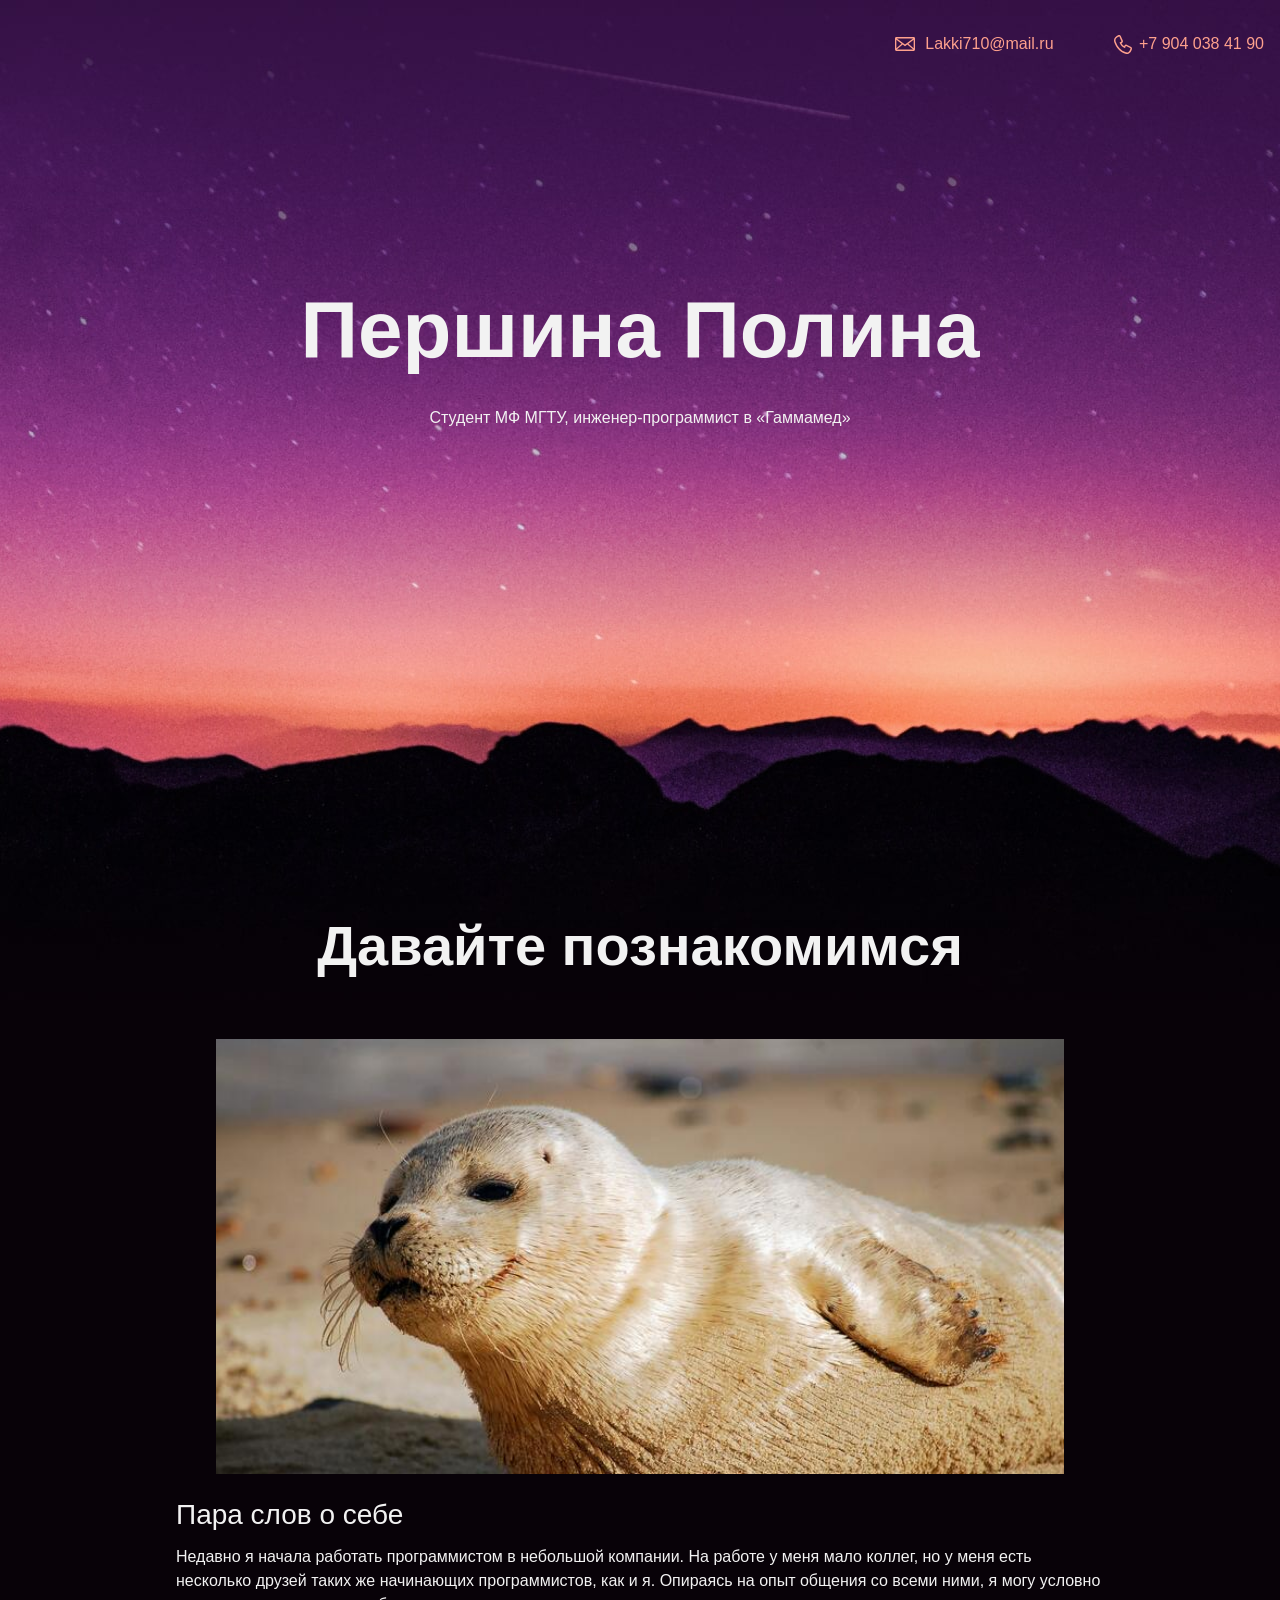
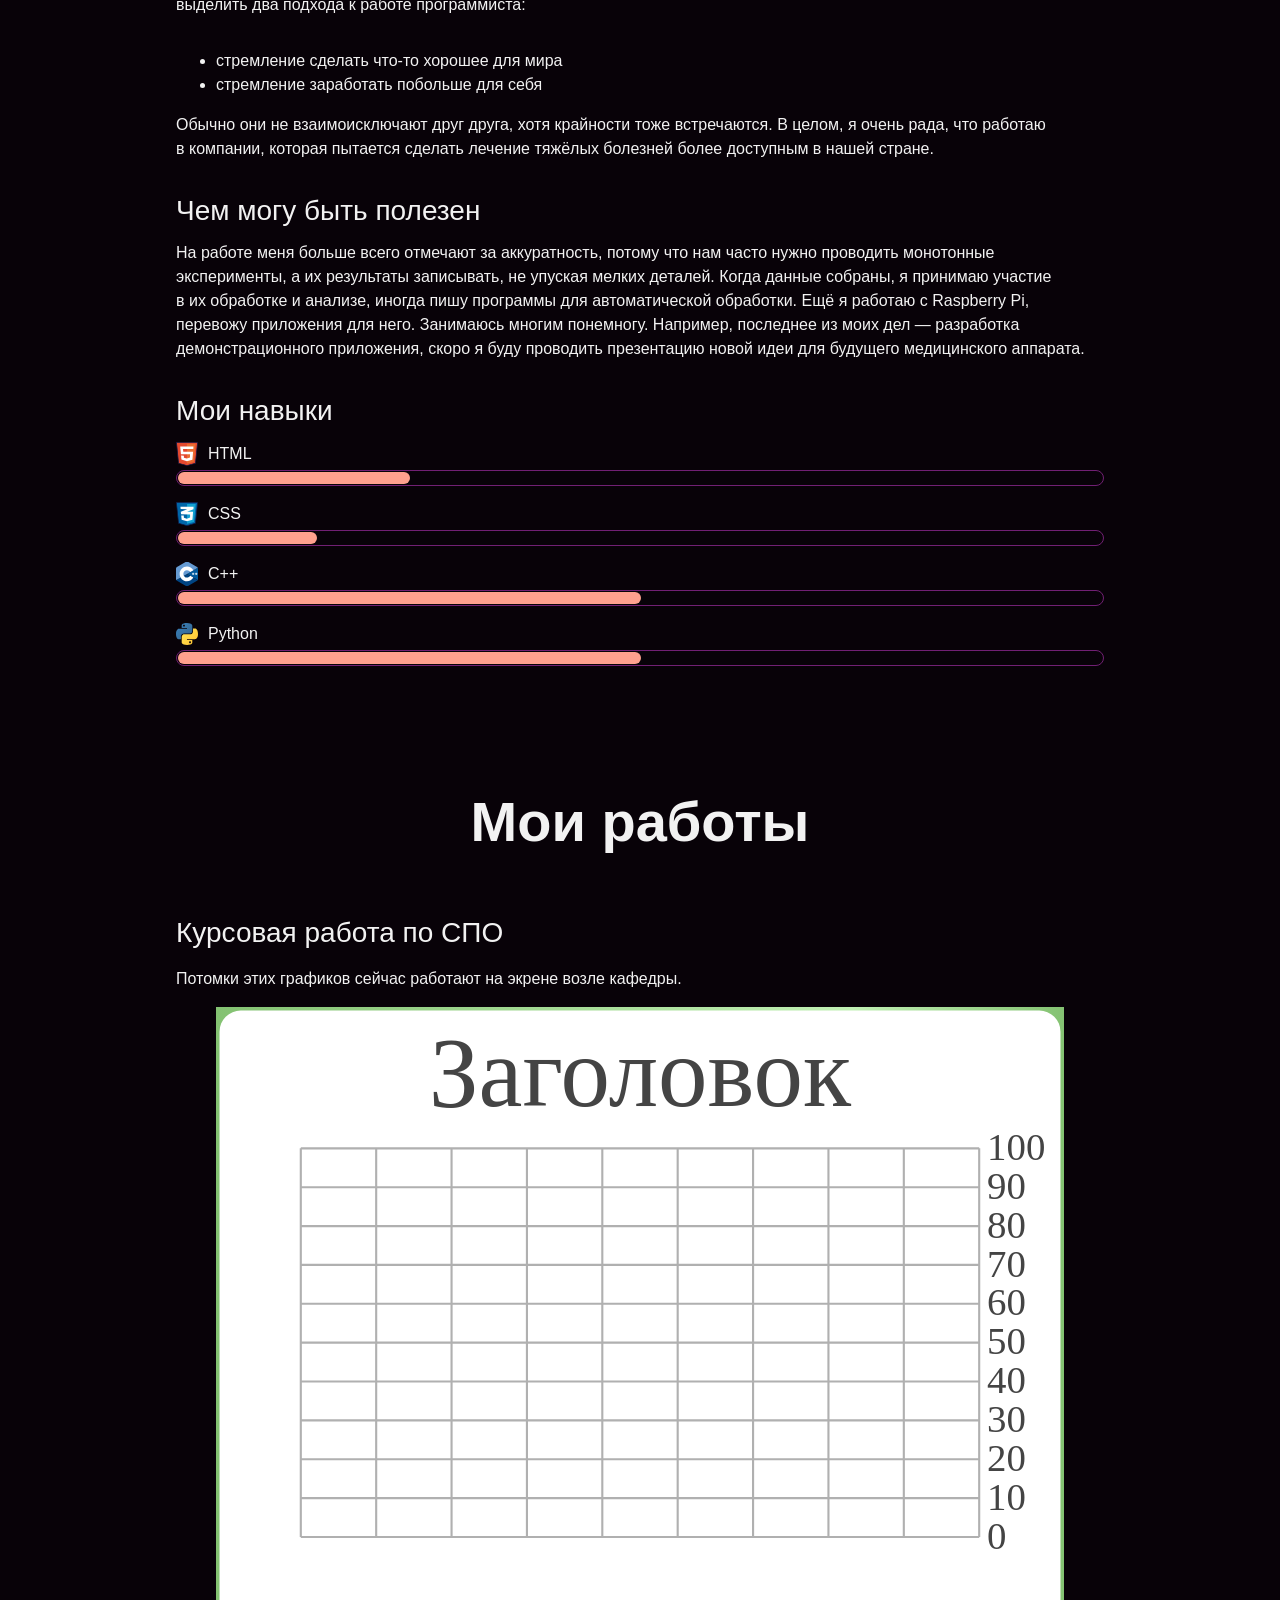
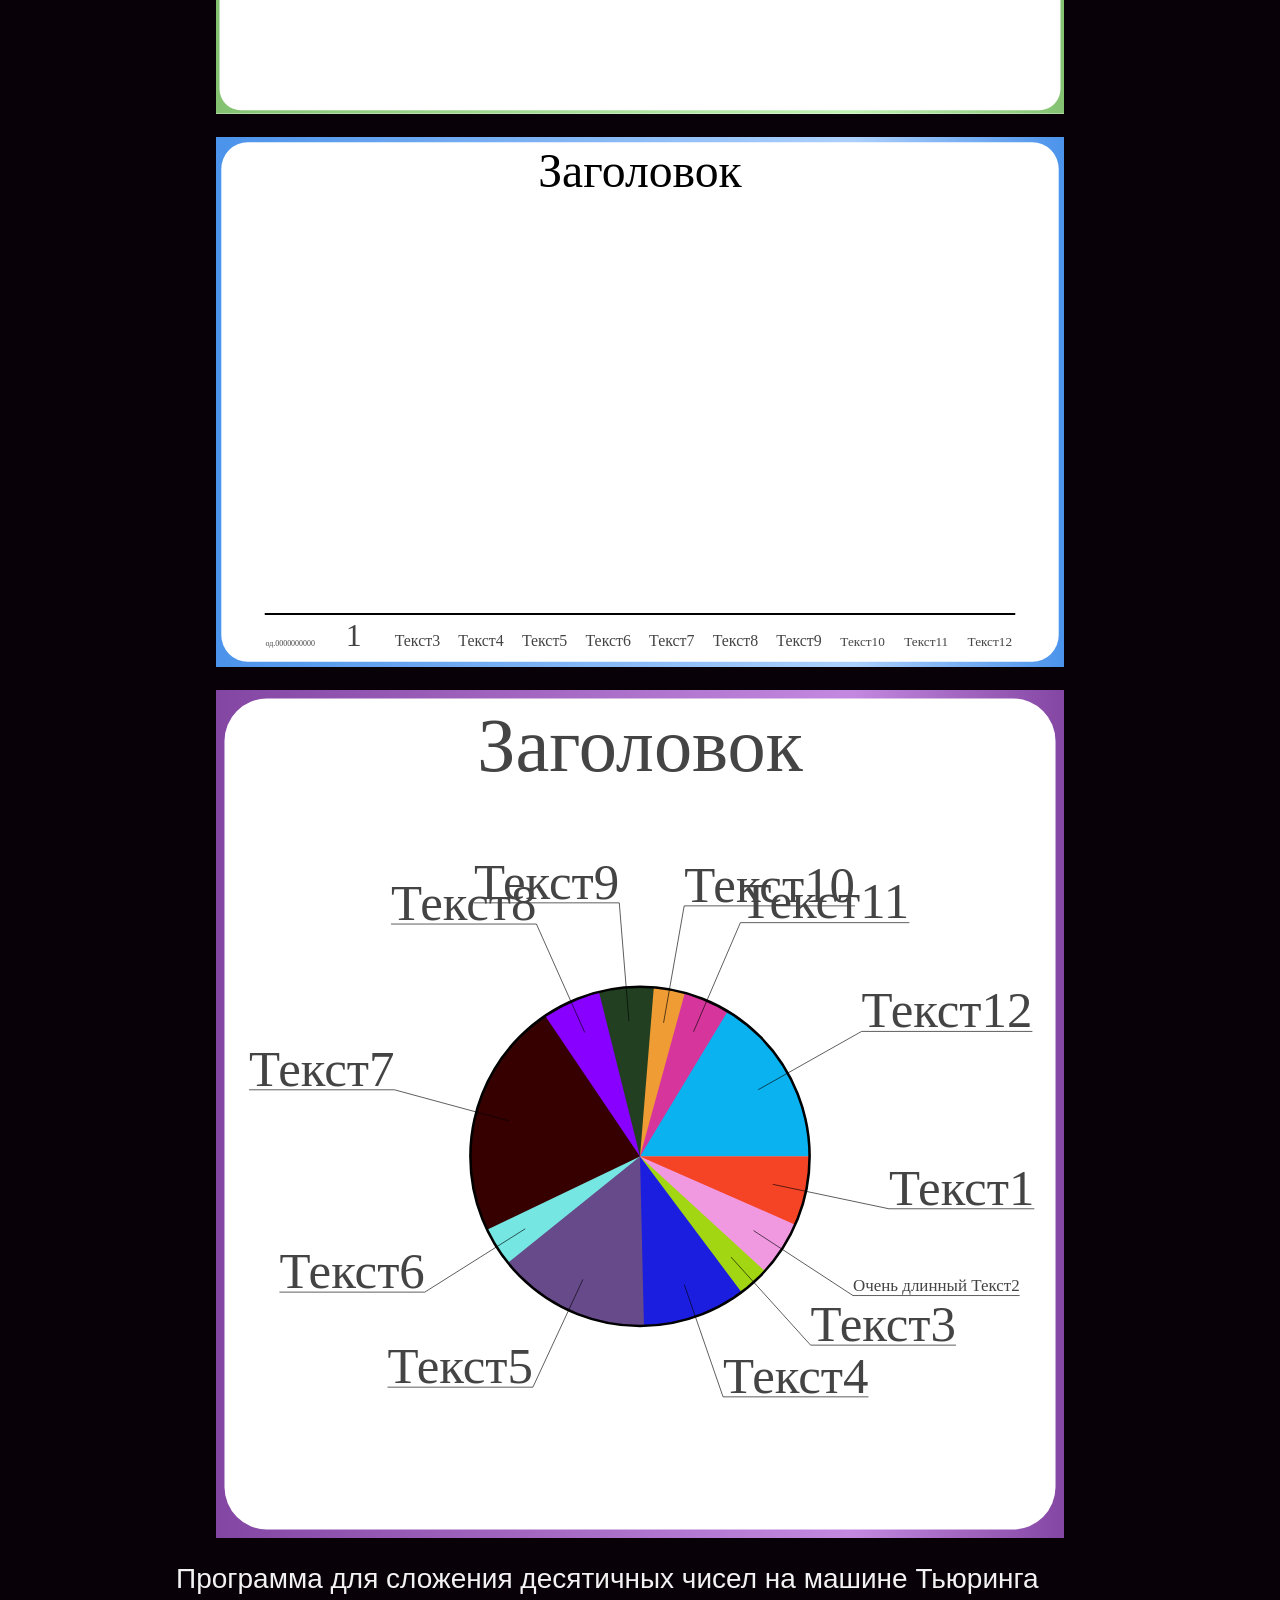
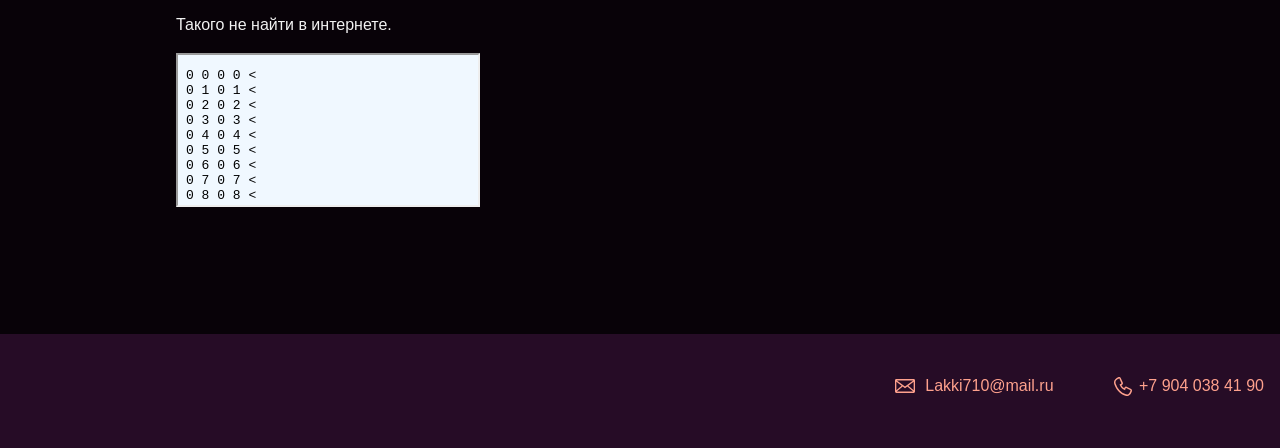
==== index.html @ e8c87fcf "add projects" ====
<!DOCTYPE html>
<html lang="ru">
  <head>
    <meta charset="UTF-8">
    <meta name="viewport" content="width=device-width, initial-scale=1.0">
    <link rel="stylesheet" href="style.css">
    <link rel="preconnect" href="https://fonts.googleapis.com">
    <link rel="preconnect" href="https://fonts.gstatic.com" crossorigin>
    <link href="https://fonts.googleapis.com/css2?family=IBM+Plex+Serif:wght@600&display=swap" rel="stylesheet">
    <title>Портфолио студента МФ МГТУ</title>
    <script type="text/javascript" src="projects/pribor.js"></script>
  </head>

  <body>
    <header class="page-header">
      <div class="container">
        <a href="mailto:Lakki710@mail.ru" class="header-email">Lakki710@mail.ru</a>
        <a href="tel:+79040384190" class="header-phone">+7 904 038 41 90</a>
      </div>
    </header>

    <section class="hero-image">
      <div class="container">
        <h1 class="heading">Першина Полина</h1>
        <p>Студент МФ&nbsp;МГТУ, инженер-программист в&nbsp;&laquo;Гаммамед&raquo;</p>
      </div>
    </section>

    <section class="intro">
      <div class="container">
        <h2 class="subheading">Давайте познакомимся</h2>
        <figure>
          <img src="files/user2.jpg" width="928" alt="Фотография тюленя">
        </figure>
        <h3>Пара слов о себе</h3>
        <p>
          Недавно я&nbsp;начала работать программистом в&nbsp;небольшой компании. На&nbsp;работе у&nbsp;меня мало коллег, но&nbsp;у&nbsp;меня есть несколько друзей таких&nbsp;же начинающих программистов, как и&nbsp;я. Опираясь на&nbsp;опыт общения со&nbsp;всеми ними, я&nbsp;могу условно выделить два подхода к&nbsp;работе программиста:
          <ul>
            <li>стремление сделать что-то хорошее для мира</li>
            <li>стремление заработать побольше для себя</li>
          </ul>
          Обычно они не&nbsp;взаимоисключают друг друга, хотя крайности тоже встречаются. В&nbsp;целом, я&nbsp;очень рада, что работаю в&nbsp;компании, которая пытается сделать лечение тяжёлых болезней более доступным в&nbsp;нашей стране.
        </p>
        <h3>Чем могу быть полезен</h3>
        <p>
          На&nbsp;работе меня больше всего отмечают за&nbsp;аккуратность, потому что нам часто нужно проводить монотонные эксперименты, а&nbsp;их&nbsp;результаты записывать, не&nbsp;упуская мелких деталей.
          Когда данные собраны, я&nbsp;принимаю участие в&nbsp;их&nbsp;обработке и&nbsp;анализе, иногда пишу программы для автоматической обработки.
          Ещё я&nbsp;работаю с&nbsp;Raspberry&nbsp;Pi, перевожу приложения для него. Занимаюсь многим понемногу.
          Например, последнее из&nbsp;моих дел&nbsp;&mdash; разработка демонстрационного приложения, скоро я&nbsp;буду проводить презентацию новой идеи для будущего медицинского аппарата.
        </p>
        <div class="skills">
          <h3>Мои навыки</h3>
          <dl class="skills-list">
            <dt class="skill-html">HTML</dt>
            <dd class="level"><div style="width: 25%;">25%</div></dd>
            <dt class="skill-css">CSS</dt>
            <dd class="level"><div style="width: 15%;">15%</div></dd>
            <dt class="skill-cpp">C++</dt>
            <dd class="level"><div style="width: 50%;">50%</div></dd>
            <dt class="skill-python">Python</dt>
            <dd class="level"><div style="width: 50%;">50%</div></dd>
          </dl>
        </div>
      </div>
    </section>

    <section class="portfolio">
      <div class="container">
        <h2 class="subheading">Мои работы</h2>
        <h3>Курсовая работа по СПО</h3>
        <p>Потомки этих графиков сейчас работают на экрене возле кафедры.</p>
          <figure>
            <object type="image/svg+xml" data="projects/running_graph.svg" id="str"></object>
            <script>
              var stepTime=500;
              var graf={
                params:{	
                  max:100,  //точное значение
                  min:0,  //примерное значение
                  stepT:stepTime,
                  ramka_width:0.005,
                  ramka_angles:0.03,
                  gorLineCnt:10,  //количество промежутков между горизонтальными линиями
                  vert_space_up:0.2,
                  vert_space_down:0.25,
                  gor_space:0.1,
                  stroke_width: 0.003,
                  graph_stroke_width: 0.004,
                  radius:2.5,  //от graph_stroke_width
                  cnt_po_x:10,  //количество точек времени на горизонтальной оси
                  b_window:[600,500],
                  zagolovok: "Заголовок",
                  background_color:"#FFFFFF",
                  lines_color: "#B0B0B0",
                  strelki_color:"#f54425",
                  text_color:"#444444",
                  graph_color:"black",
                  ramka_color: [{"color": "#84c272",
                        "offset": "0%"},
                        {"color": "#c1f0b4",
                        "offset": "75%"},
                        {"color": "#84c272",
                        "offset": "100%"}],
                  date_format: {"day":0,"month":0,"year": 0,"hour":0,"minute":0,"second":1,"millisecond":1}
                }
              };
              initPribor("str",graf);
                var I={data:50};	
                var tm=new Date();		
                function new_t(){
                  I.data+=((Math.random()-0.5)*20);
                  tm.setTime(tm.getTime()+stepTime);		
                  I.DateTime=tm;
                  if(graf.view!==undefined){
                    graf.view.work(I);			
                  }
                }
              setInterval("new_t()", stepTime);
            </script>
          </figure>
          <figure>
            <object type="image/svg+xml" data="projects/bar_chart.svg" id="Bar_chart"></object>
            <script>
            var stepTime=500;
            var bar_chart={
              params:{	
                zagolovok:"Заголовок",
                colors: ["#f54425","#f099e1","#a2d613","#1b1ede","#674a8a","#75e6e2","#360000","#8800ff","#224021","#f09c35","#d6369b","#0ab2f0"],
                text_color:"black",
                stroke_width: 0.04,//доля ширины столбиков
                ramka_width:0.01,
                ramka_angles:0.05,
                signs: ["од.0000000000","1","Текст3","Текст4","Текст5","Текст6","Текст7","Текст8","Текст9","Текст10","Текст11","Текст12"],//важно для количества областей//
                data_designation:3, //1-в процентах, 2-настоящие значения, 3-без обозначения
                sign_space:2, //1-справа, 2-снизу
                b_window:[800,500],
                stepT:stepTime,
                stroke_color:"#000000",
                background_color:"#FFFFFF",
                ramka : [{"color": "#4b93eb",
                      "offset": "0%"},
                      {"color": "#acd0fc",
                      "offset": "75%"},
                      {"color": "#4b93eb",
                      "offset": "100%"}] 
                }

              };
            initPribor("Bar_chart",bar_chart);
              var I={data1:1000,data2:60,data3:70,data4:80,data5:30,data6:50,data7:70,data8:60,data9:70,data10:80,data11:90,data12:50};//
              var tm=new Date();		
              function new_t(){
                I.data1+=(Math.random()*20);I.data2+=(Math.random()*20);I.data3+=(Math.random()*5);I.data4+=(Math.random()*30);I.data5+=(Math.random()*50);I.data6+=(Math.random()*10);I.data7+=(Math.random()*90);I.data8+=(Math.random()*18);I.data9+=(Math.random()*15);I.data10+=(Math.random()*2);I.data11+=(Math.random()*10);I.data12+=(Math.random()*1);
                tm.setTime(tm.getTime()+stepTime);		
                I.DateTime=tm;
                if(bar_chart.view!==undefined){
                  bar_chart.view.work(I);			
                }
              }
            setInterval("new_t()", stepTime);
            </script>
          </figure>
          <figure>
              <object type="image/svg+xml" data="projects/pie_chart.svg" id="Pie_chart"></object>
              <script>
              var stepTime=500;
              var pie_chart={
                params:{	
                  zagolovok:"Заголовок",
                  colors: ["#f54425","#f099e1","#a2d613","#1b1ede","#674a8a","#75e6e2","#360000","#8800ff","#224021","#f09c35","#d6369b","#0ab2f0"],
                  stroke_color: "black",
                  stroke_width: 0.015,//доля от радиуса круга
                  ramka_width:0.01,
                  ramka_angles:0.05,
                  signs: ["Текст1","Очень длинный Текст2","Текст3","Текст4","Текст5","Текст6","Текст7","Текст8","Текст9","Текст10","Текст11","Текст12"],//важно для количества областей//
                  sign_space:2, //1-справа, 2-на диаграмме
                  b_window:[50,50],
                  stepT:stepTime,
                  background_color:"#FFFFFF",
                  ramka : [{"color": "#8446a3",
                        "offset": "0%"},
                        {"color": "#c389e0",
                        "offset": "75%"},
                        {"color": "#8446a3",
                        "offset": "100%"}] 
                  }
                };
                console.log("2")
                initPribor("Pie_chart",pie_chart);
                var I={data1:100,data2:60,data3:70,data4:80,data5:90,data6:50,data7:100,data8:60,data9:70,data10:80,data11:90,data12:500};//
                var tm=new Date();		
                function new_t(){
                  I.data1+=(Math.random()*20);I.data2+=(Math.random()*20);I.data3+=(Math.random()*5);I.data4+=(Math.random()*30);I.data5+=(Math.random()*50);I.data6+=(Math.random()*10);I.data7+=(Math.random()*90);I.data8+=(Math.random()*18);I.data9+=(Math.random()*15);I.data10+=(Math.random()*2);I.data11+=(Math.random()*10);I.data12+=(Math.random()*1);
                  tm.setTime(tm.getTime()+stepTime);		
                  I.DateTime=tm;
                  if(pie_chart.view!==undefined){
                    pie_chart.view.work(I);			
                  }
                }
                setInterval("new_t()", stepTime);
              </script>
          </figure>
        <h3>Программа для сложения десятичных чисел на машине Тьюринга </h3>
        <p>Такого не найти в интернете.</p>
        <iframe src="projects/turing.txt"></iframe>
      </div>
     </section>

    <footer class="page-footer">
      <div class="container">
        <a href="mailto:Lakki710@mail.ru" class="footer-email">Lakki710@mail.ru</a>
        <a href="tel:+79040384190" class="footer-phone">+7 904 038 41 90</a>
      </div>
    </footer>
  </body>
</html>
---- style.css ----
body {
  margin: 0;
  min-width: 320px;
  font-family: "Montserrat", "Helvetica", "Arial", sans-serif;
  font-size: 16px;
  line-height: 1.5;
  color: #f2f2f2;
  background-color: #080208;
  background-image: url("img/hero-bg.jpg");
  background-repeat: no-repeat;
  background-position: top center;
}

.container {
  max-width: 928px;
  margin: 0 auto;
  padding: 0 16px;
}

.page-header {
  margin: 0 0 180px;
  padding: 32px 0 32px;
}

.page-header .container,
.page-footer .container {
  max-width: 1408px;
  text-align: right;
}

.page-header a {
  margin-left: 56px;
  color: #fea18d;
  text-decoration: none;
  background-repeat: no-repeat;
  background-position: left;
  display:inline-block;
  margin-bottom: 10px; 
}



img {
  max-width: 100%;
  max-height: auto;
}

.header-email {
  padding-left: 30px;
  background-image: url("img/icon-email.svg");
}

.header-phone {
  padding-left: 25px;
  background-image: url("img/icon-phone.svg");
  white-space:nowrap;
}

.hero-image {
  margin-bottom: 480px;
}

.hero-image .container {
  max-width: 1408px;
  text-align: center;
}

.heading {
  margin: 0 0 24px;
  font-size: 80px;
  line-height: 1.3;
}

.subheading {
  margin: 0 0 56px;
  font-size: 56px;
  line-height: 1.3;
  text-align: center;
}


.intro {
  margin: 0 0 120px;
}



.user-image {
  margin: 0 0 32px;
  text-align: center;
}

.intro h3,
.portfolio h3 {
  margin: 0 0 12px;
  font-size: 28px;
  line-height: 1.3;
  font-weight: 500;
}

.intro p {
  margin: 0 0 32px;
}

.skills-list {
  margin: 0;
  padding: 0;
}

.skills-list dt {
  padding-left: 32px;
  background-repeat: no-repeat;
  background-position: left;
}

.skill-html {
  background-image: url("img/icon-html.svg");
}

.skill-css {
  background-image: url("img/icon-css.svg");
}

.skill-cpp {
  background-image: url("img/icon-cpp.svg");
}

.skill-python {
  background-image: url("img/icon-python.svg");
}

.level {
  margin: 4px 0 16px;
  padding: 0;
  height: 14px;
  font-size: 0;
  background-color: #080208;
  border: 1px solid #712073;
  border-radius: 8px;
}

.level div {
  margin: 1px;
  height: 12px;
  background-color: #fea18d;
  border-radius: 6px;
}

.portfolio {
  margin: 0 0 120px;
}

.projects {
  margin: 0;
  padding: 0;
  list-style: none;
}

.projects li {
  margin: 0 0 80px;
}

.project-image {
  margin: 0 0 24px;
  text-align: center;
}

.projects p {
  margin: 0 0 24px;
}

.button {
  padding: 6px 20px;
  display: inline-block;
  vertical-align: baseline;
  text-decoration: none;
  text-transform: uppercase;
  border-radius: 4px;
  background-color: #712073;
  color: #ffffff;
}

.page-footer {
  padding: 40px 0;
  background-color: #260c26;
}

.page-footer a {
  margin-left: 56px;
  color: #fea18d;
  text-decoration: none;
  background-repeat: no-repeat;
  background-position: left;
  display:inline-block;
  margin-bottom: 10px;
}

.page-header a:first-child,
.page-footer a:first-child{
  margin-left: 0px;
}

.footer-email {
  padding-left: 30px;
  background-image: url("img/icon-email.svg");
}

.footer-phone {
  padding-left: 25px;
  background-image: url("img/icon-phone.svg");
  white-space:nowrap;
}

object{
  width: 100%;
  height: auto;
}

iframe {
  background-color: aliceblue;
}

@media screen and (max-width: 710px) {
  .heading, .subheading {
    font-size: 50px;
  }
  .intro h3,
  .portfolio h3  {
    font-size: 24px;
  }
}

@media screen and (max-width: 460px) {
  .heading, .subheading {
    font-size: 30px;
  }
  body {
    font-size: 14px;
  }
  .intro h3,
  .portfolio h3  {
    font-size: 20px;
  }
}
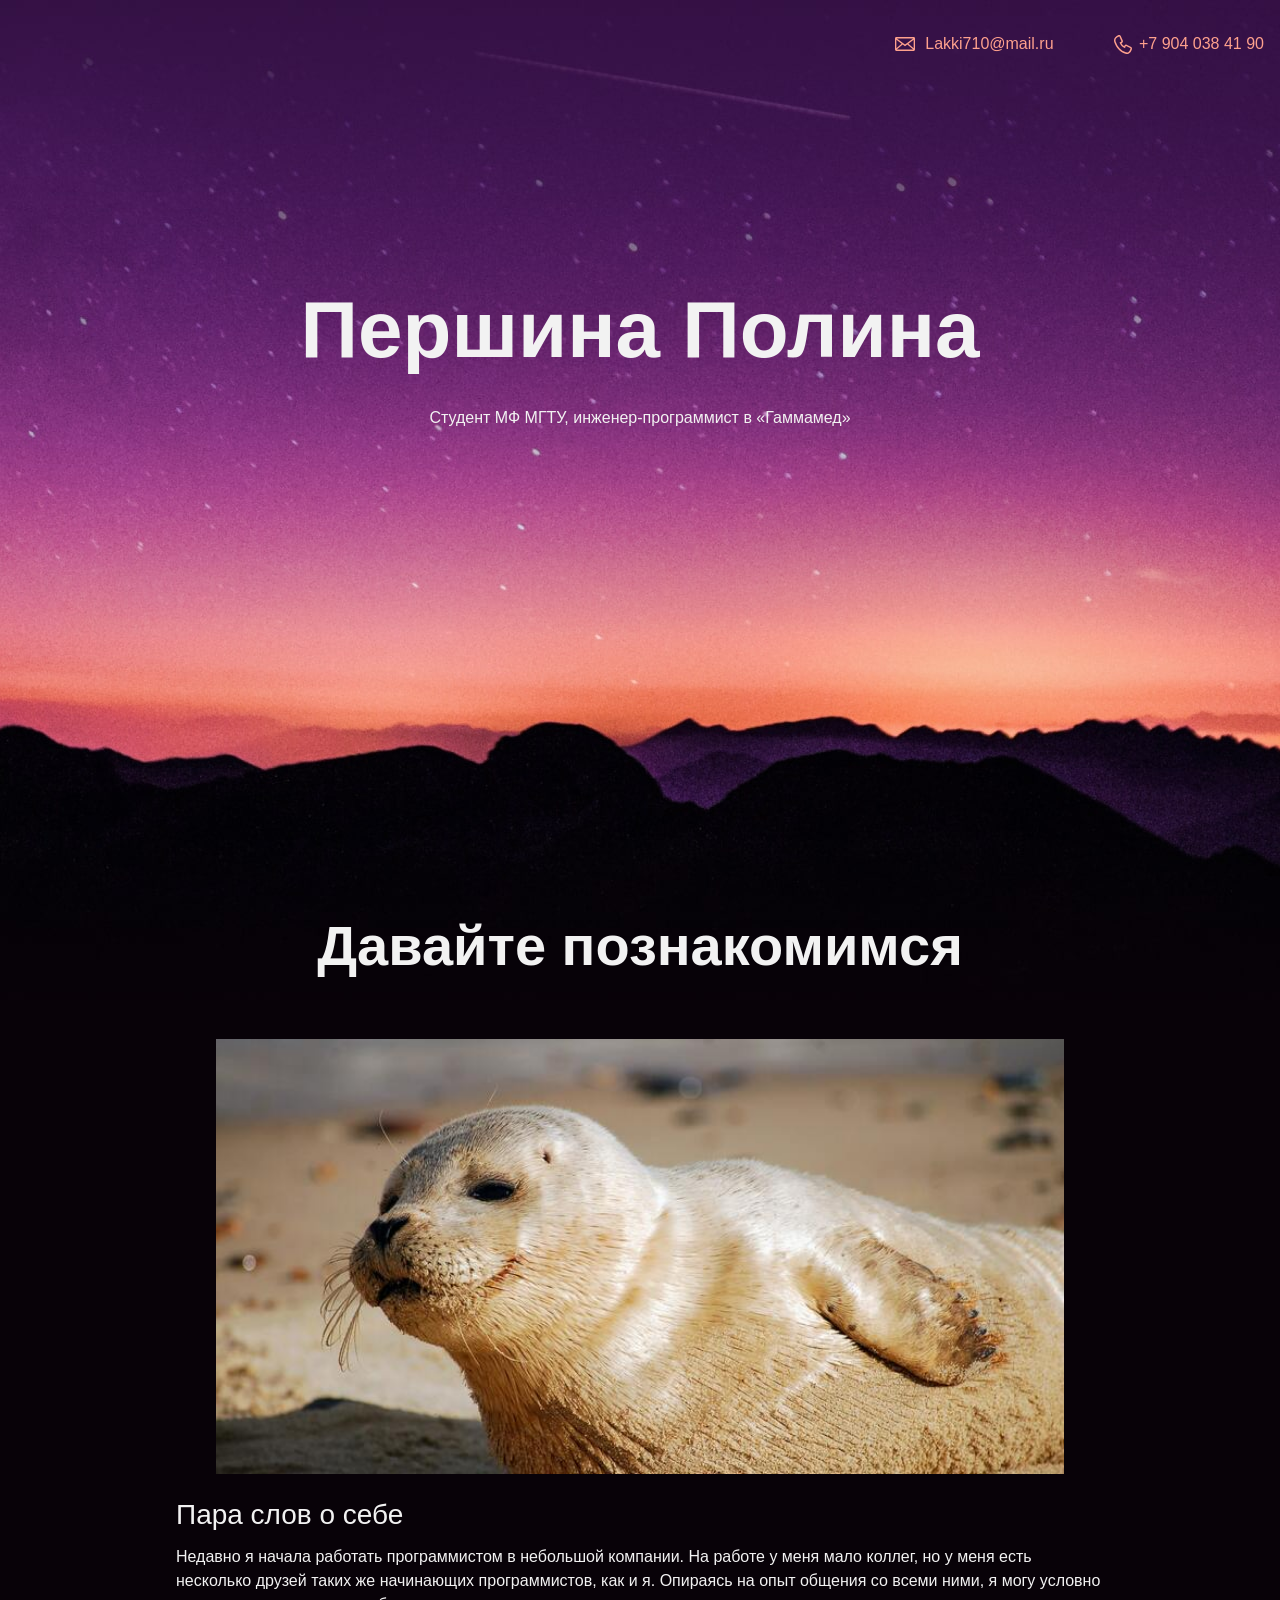
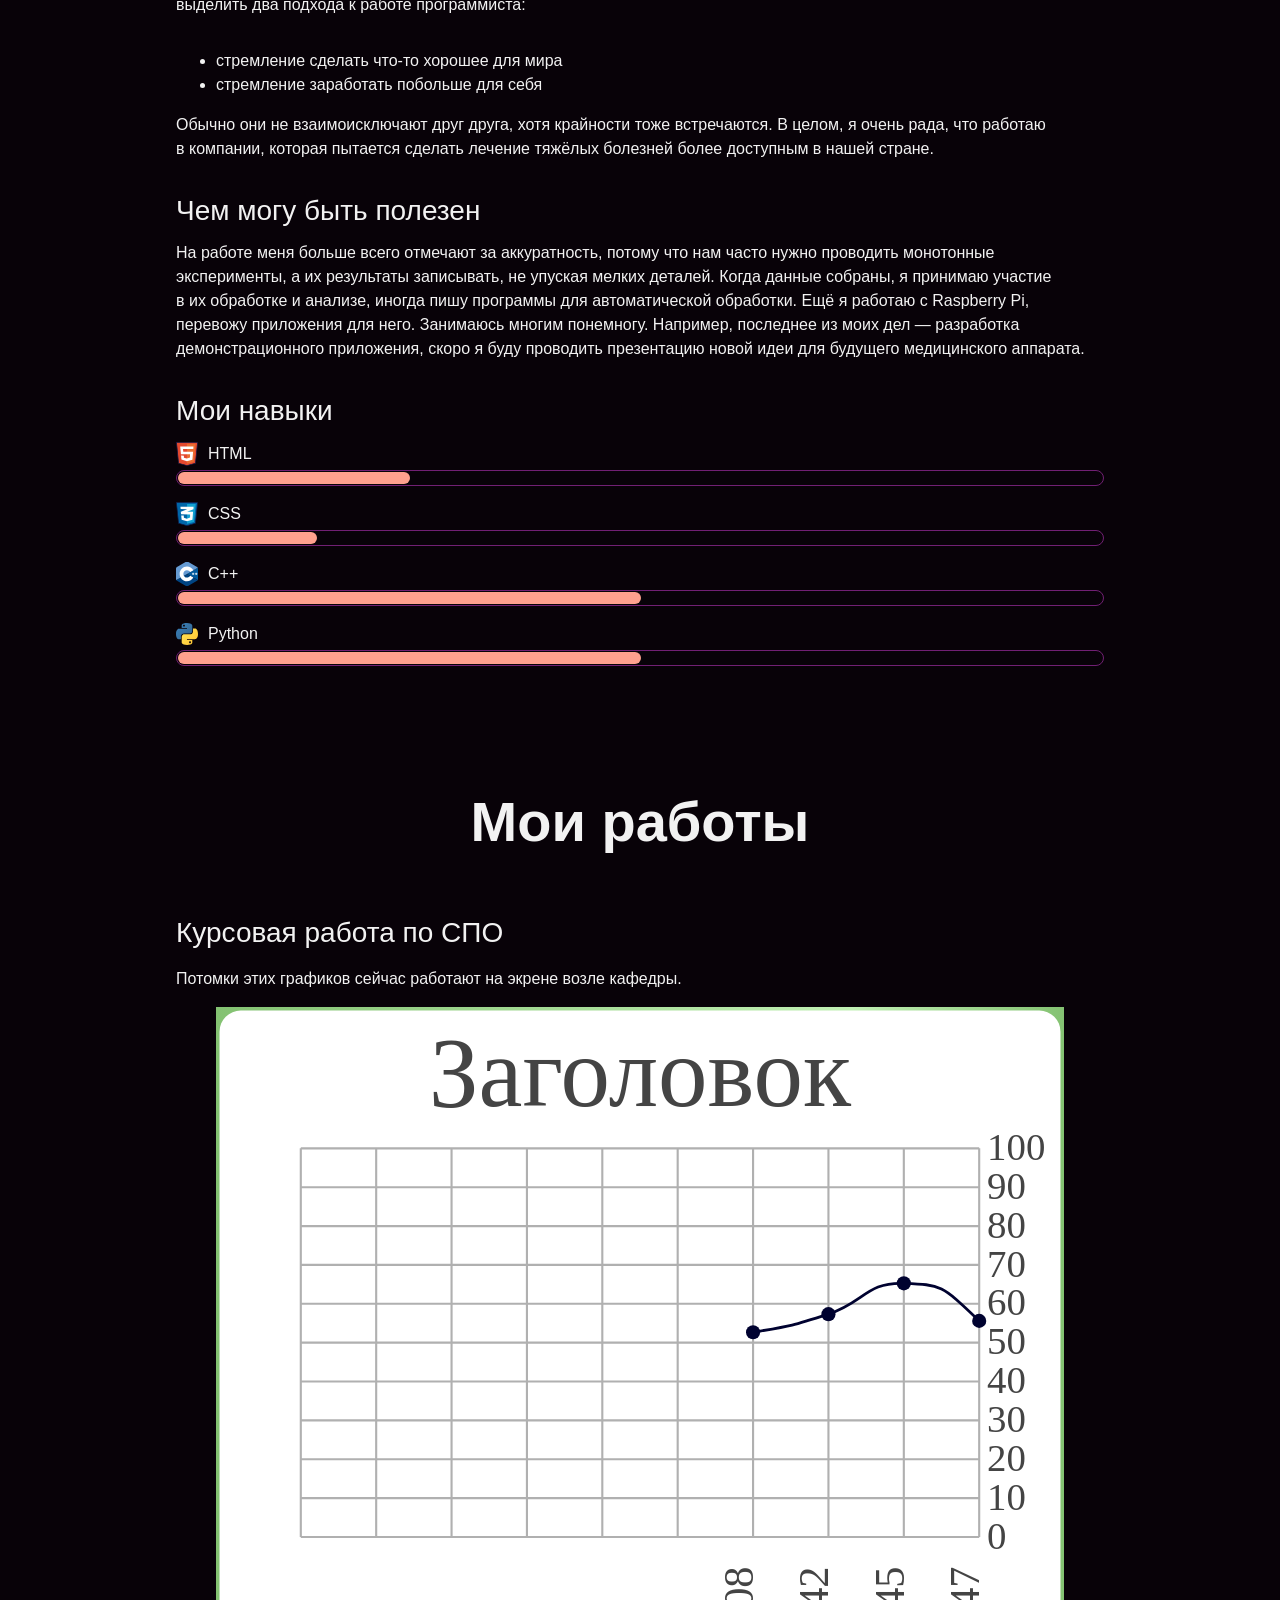
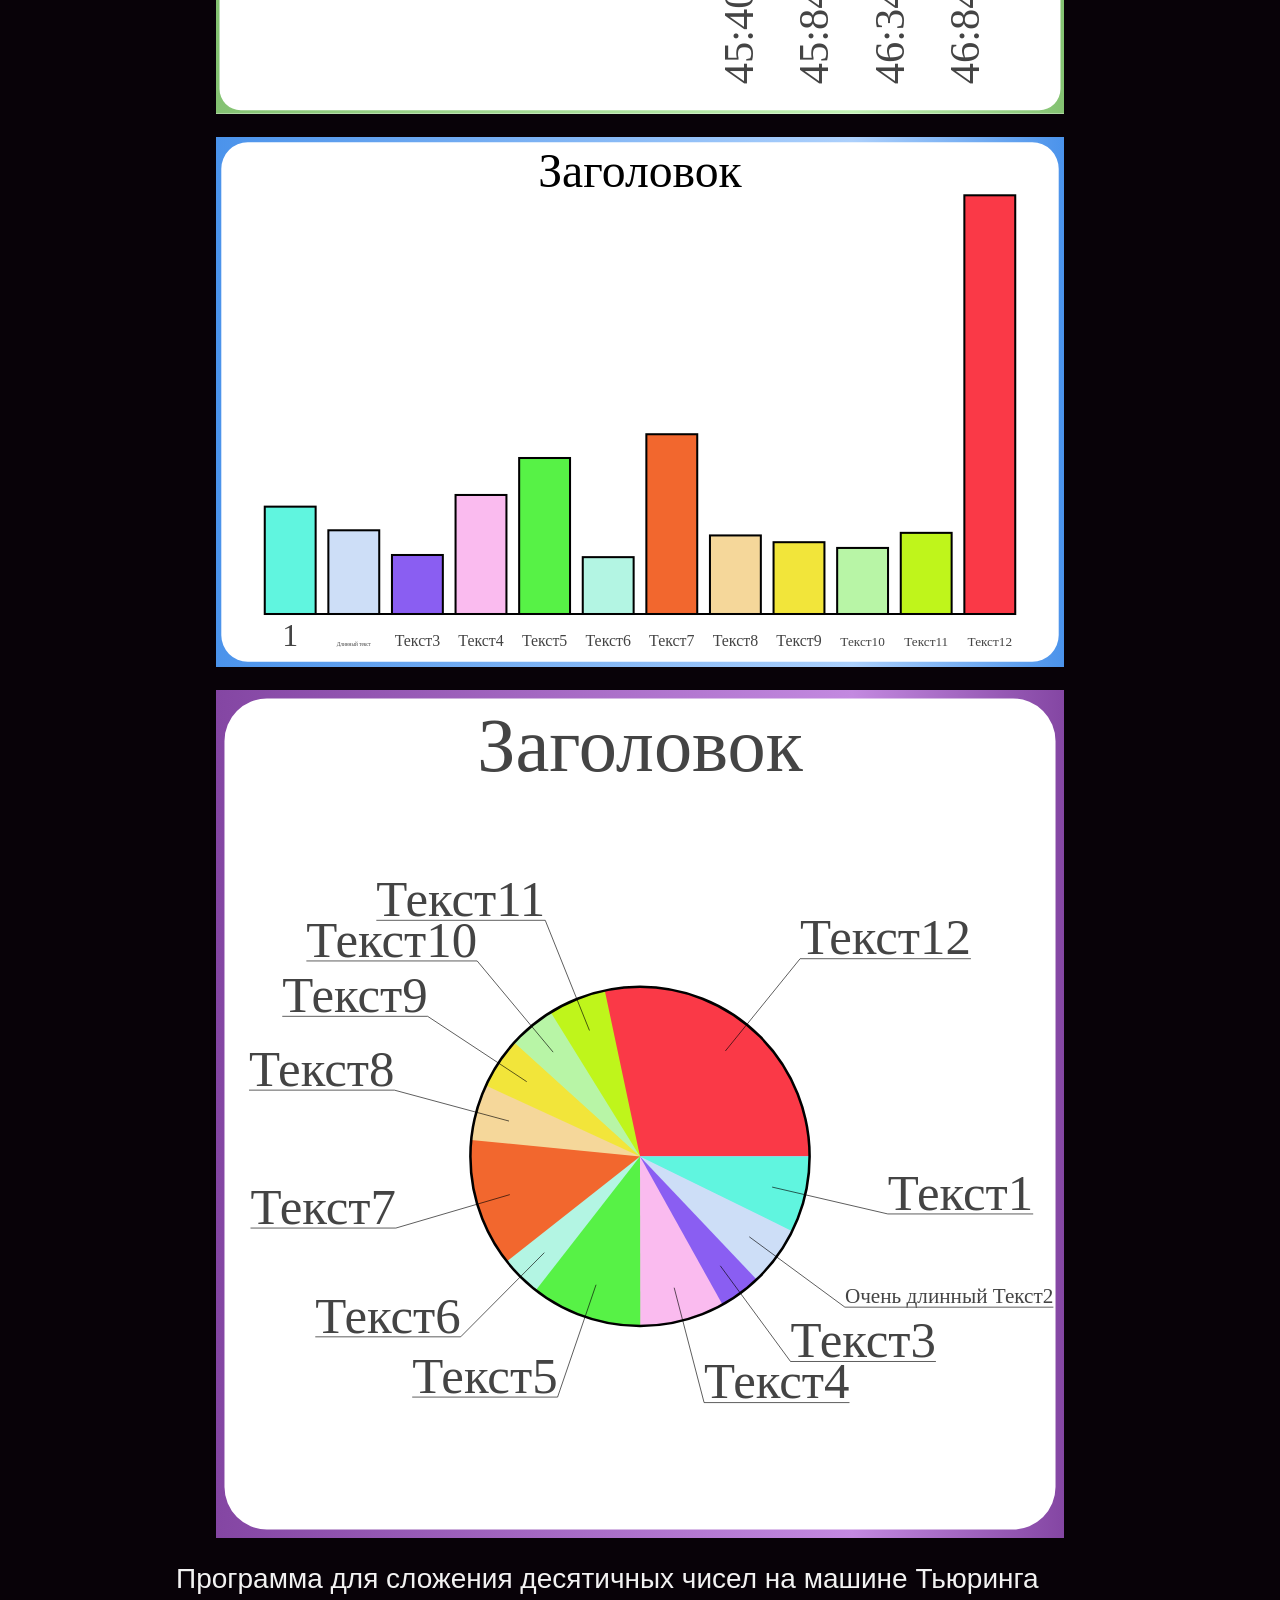
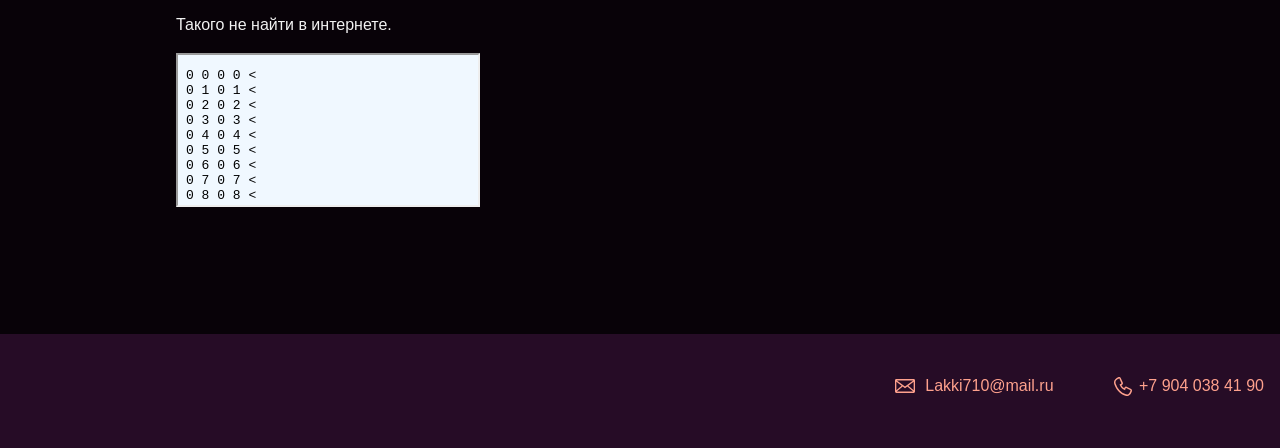
==== commit b1614beb: "fix grafs" ====
--- a/index.html
+++ b/index.html
@@ -71,9 +71,38 @@
         <p>Потомки этих графиков сейчас работают на экрене возле кафедры.</p>
           <figure>
             <object type="image/svg+xml" data="projects/running_graph.svg" id="str"></object>
-            <script>
-              var stepTime=500;
-              var graf={
+
+          </figure>
+          <figure>
+            <object type="image/svg+xml" data="projects/bar_chart.svg" id="Bar_chart"></object>
+          </figure>
+          <figure>
+              <object type="image/svg+xml" data="projects/pie_chart.svg" id="Pie_chart"></object>
+          </figure>
+          <script>
+            var stepTime=500;
+            var pie_chart={
+              params:{	
+                zagolovok:"Заголовок",
+                colors: ["#60F5DF","#CDDEF7","#8A5EF2","#FABBEF","#57F246","#B3F5E3","#F2672E","#F5D79A","#F2E53A","#B8F5A6","#BFF51B","#FA3947"],
+                stroke_color: "black",
+                stroke_width: 0.015,//доля от радиуса круга
+                ramka_width:0.01,
+                ramka_angles:0.05,
+                signs: ["Текст1","Очень длинный Текст2","Текст3","Текст4","Текст5","Текст6","Текст7","Текст8","Текст9","Текст10","Текст11","Текст12"],//важно для количества областей//
+                sign_space:2, //1-справа, 2-на диаграмме
+                b_window:[50,50],
+                stepT:stepTime,
+                background_color:"#FFFFFF",
+                ramka : [{"color": "#8446a3",
+                      "offset": "0%"},
+                      {"color": "#c389e0",
+                      "offset": "75%"},
+                      {"color": "#8446a3",
+                      "offset": "100%"}] 
+                }
+              };
+            var graf={
                 params:{	
                   max:100,  //точное значение
                   min:0,  //примерное значение
@@ -94,7 +123,7 @@
                   lines_color: "#B0B0B0",
                   strelki_color:"#f54425",
                   text_color:"#444444",
-                  graph_color:"black",
+                  graph_color:"#000230",
                   ramka_color: [{"color": "#84c272",
                         "offset": "0%"},
                         {"color": "#c1f0b4",
@@ -104,33 +133,15 @@
                   date_format: {"day":0,"month":0,"year": 0,"hour":0,"minute":0,"second":1,"millisecond":1}
                 }
               };
-              initPribor("str",graf);
-                var I={data:50};	
-                var tm=new Date();		
-                function new_t(){
-                  I.data+=((Math.random()-0.5)*20);
-                  tm.setTime(tm.getTime()+stepTime);		
-                  I.DateTime=tm;
-                  if(graf.view!==undefined){
-                    graf.view.work(I);			
-                  }
-                }
-              setInterval("new_t()", stepTime);
-            </script>
-          </figure>
-          <figure>
-            <object type="image/svg+xml" data="projects/bar_chart.svg" id="Bar_chart"></object>
-            <script>
-            var stepTime=500;
             var bar_chart={
               params:{	
                 zagolovok:"Заголовок",
-                colors: ["#f54425","#f099e1","#a2d613","#1b1ede","#674a8a","#75e6e2","#360000","#8800ff","#224021","#f09c35","#d6369b","#0ab2f0"],
+                colors: ["#60F5DF","#CDDEF7","#8A5EF2","#FABBEF","#57F246","#B3F5E3","#F2672E","#F5D79A","#F2E53A","#B8F5A6","#BFF51B","#FA3947"],
                 text_color:"black",
                 stroke_width: 0.04,//доля ширины столбиков
                 ramka_width:0.01,
                 ramka_angles:0.05,
-                signs: ["од.0000000000","1","Текст3","Текст4","Текст5","Текст6","Текст7","Текст8","Текст9","Текст10","Текст11","Текст12"],//важно для количества областей//
+                signs: ["1","Длинный текст","Текст3","Текст4","Текст5","Текст6","Текст7","Текст8","Текст9","Текст10","Текст11","Текст12"],//важно для количества областей//
                 data_designation:3, //1-в процентах, 2-настоящие значения, 3-без обозначения
                 sign_space:2, //1-справа, 2-снизу
                 b_window:[800,500],
@@ -146,60 +157,30 @@
                 }
 
               };
+            initPribor("Pie_chart",pie_chart);
             initPribor("Bar_chart",bar_chart);
-              var I={data1:1000,data2:60,data3:70,data4:80,data5:30,data6:50,data7:70,data8:60,data9:70,data10:80,data11:90,data12:50};//
-              var tm=new Date();		
-              function new_t(){
-                I.data1+=(Math.random()*20);I.data2+=(Math.random()*20);I.data3+=(Math.random()*5);I.data4+=(Math.random()*30);I.data5+=(Math.random()*50);I.data6+=(Math.random()*10);I.data7+=(Math.random()*90);I.data8+=(Math.random()*18);I.data9+=(Math.random()*15);I.data10+=(Math.random()*2);I.data11+=(Math.random()*10);I.data12+=(Math.random()*1);
-                tm.setTime(tm.getTime()+stepTime);		
-                I.DateTime=tm;
-                if(bar_chart.view!==undefined){
+            initPribor("str",graf);
+            var I={data1:100,data2:60,data3:70,data4:80,data5:90,data6:50,data7:100,data8:60,data9:70,data10:80,data11:90,data12:500};
+            var I2={data:50};
+            var tm=new Date();		
+            function new_t(){
+              I.data1+=(Math.random()*20);I.data2+=(Math.random()*20);I.data3+=(Math.random()*5);I.data4+=(Math.random()*30);I.data5+=(Math.random()*40);I.data6+=(Math.random()*10);I.data7+=(Math.random()*40);I.data8+=(Math.random()*18);I.data9+=(Math.random()*15);I.data10+=(Math.random()*2);I.data11+=(Math.random()*10);I.data12+=(Math.random()*15);
+              I2.data+=((Math.random()-0.5)*20);
+              tm.setTime(tm.getTime()+stepTime);		
+              I.DateTime=tm;
+              I2.DateTime=tm;
+              if(pie_chart.view!==undefined){
+                pie_chart.view.work(I);			
+              }
+              if(bar_chart.view!==undefined){
                   bar_chart.view.work(I);			
                 }
-              }
+                if(graf.view!==undefined){
+                    graf.view.work(I2);			
+                  }
+            }
             setInterval("new_t()", stepTime);
-            </script>
-          </figure>
-          <figure>
-              <object type="image/svg+xml" data="projects/pie_chart.svg" id="Pie_chart"></object>
-              <script>
-              var stepTime=500;
-              var pie_chart={
-                params:{	
-                  zagolovok:"Заголовок",
-                  colors: ["#f54425","#f099e1","#a2d613","#1b1ede","#674a8a","#75e6e2","#360000","#8800ff","#224021","#f09c35","#d6369b","#0ab2f0"],
-                  stroke_color: "black",
-                  stroke_width: 0.015,//доля от радиуса круга
-                  ramka_width:0.01,
-                  ramka_angles:0.05,
-                  signs: ["Текст1","Очень длинный Текст2","Текст3","Текст4","Текст5","Текст6","Текст7","Текст8","Текст9","Текст10","Текст11","Текст12"],//важно для количества областей//
-                  sign_space:2, //1-справа, 2-на диаграмме
-                  b_window:[50,50],
-                  stepT:stepTime,
-                  background_color:"#FFFFFF",
-                  ramka : [{"color": "#8446a3",
-                        "offset": "0%"},
-                        {"color": "#c389e0",
-                        "offset": "75%"},
-                        {"color": "#8446a3",
-                        "offset": "100%"}] 
-                  }
-                };
-                console.log("2")
-                initPribor("Pie_chart",pie_chart);
-                var I={data1:100,data2:60,data3:70,data4:80,data5:90,data6:50,data7:100,data8:60,data9:70,data10:80,data11:90,data12:500};//
-                var tm=new Date();		
-                function new_t(){
-                  I.data1+=(Math.random()*20);I.data2+=(Math.random()*20);I.data3+=(Math.random()*5);I.data4+=(Math.random()*30);I.data5+=(Math.random()*50);I.data6+=(Math.random()*10);I.data7+=(Math.random()*90);I.data8+=(Math.random()*18);I.data9+=(Math.random()*15);I.data10+=(Math.random()*2);I.data11+=(Math.random()*10);I.data12+=(Math.random()*1);
-                  tm.setTime(tm.getTime()+stepTime);		
-                  I.DateTime=tm;
-                  if(pie_chart.view!==undefined){
-                    pie_chart.view.work(I);			
-                  }
-                }
-                setInterval("new_t()", stepTime);
-              </script>
-          </figure>
+          </script>
         <h3>Программа для сложения десятичных чисел на машине Тьюринга </h3>
         <p>Такого не найти в интернете.</p>
         <iframe src="projects/turing.txt"></iframe>
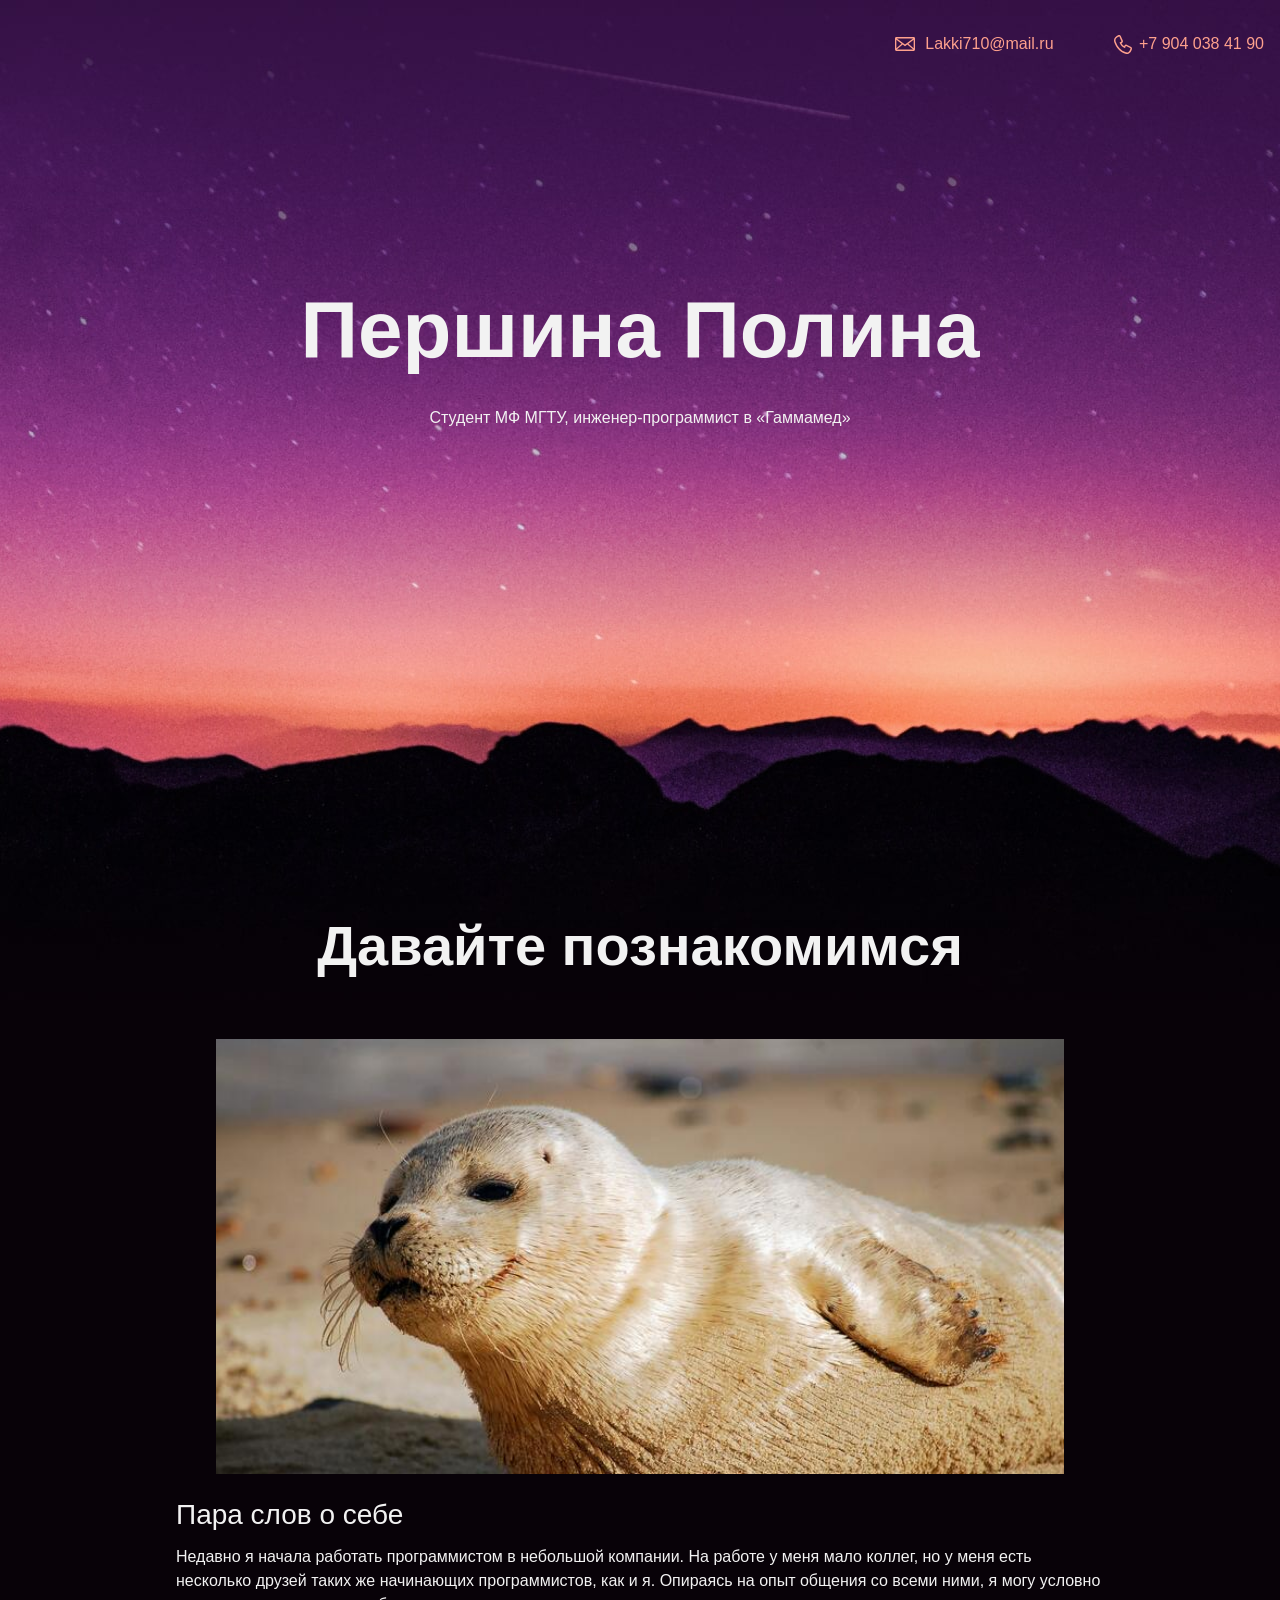
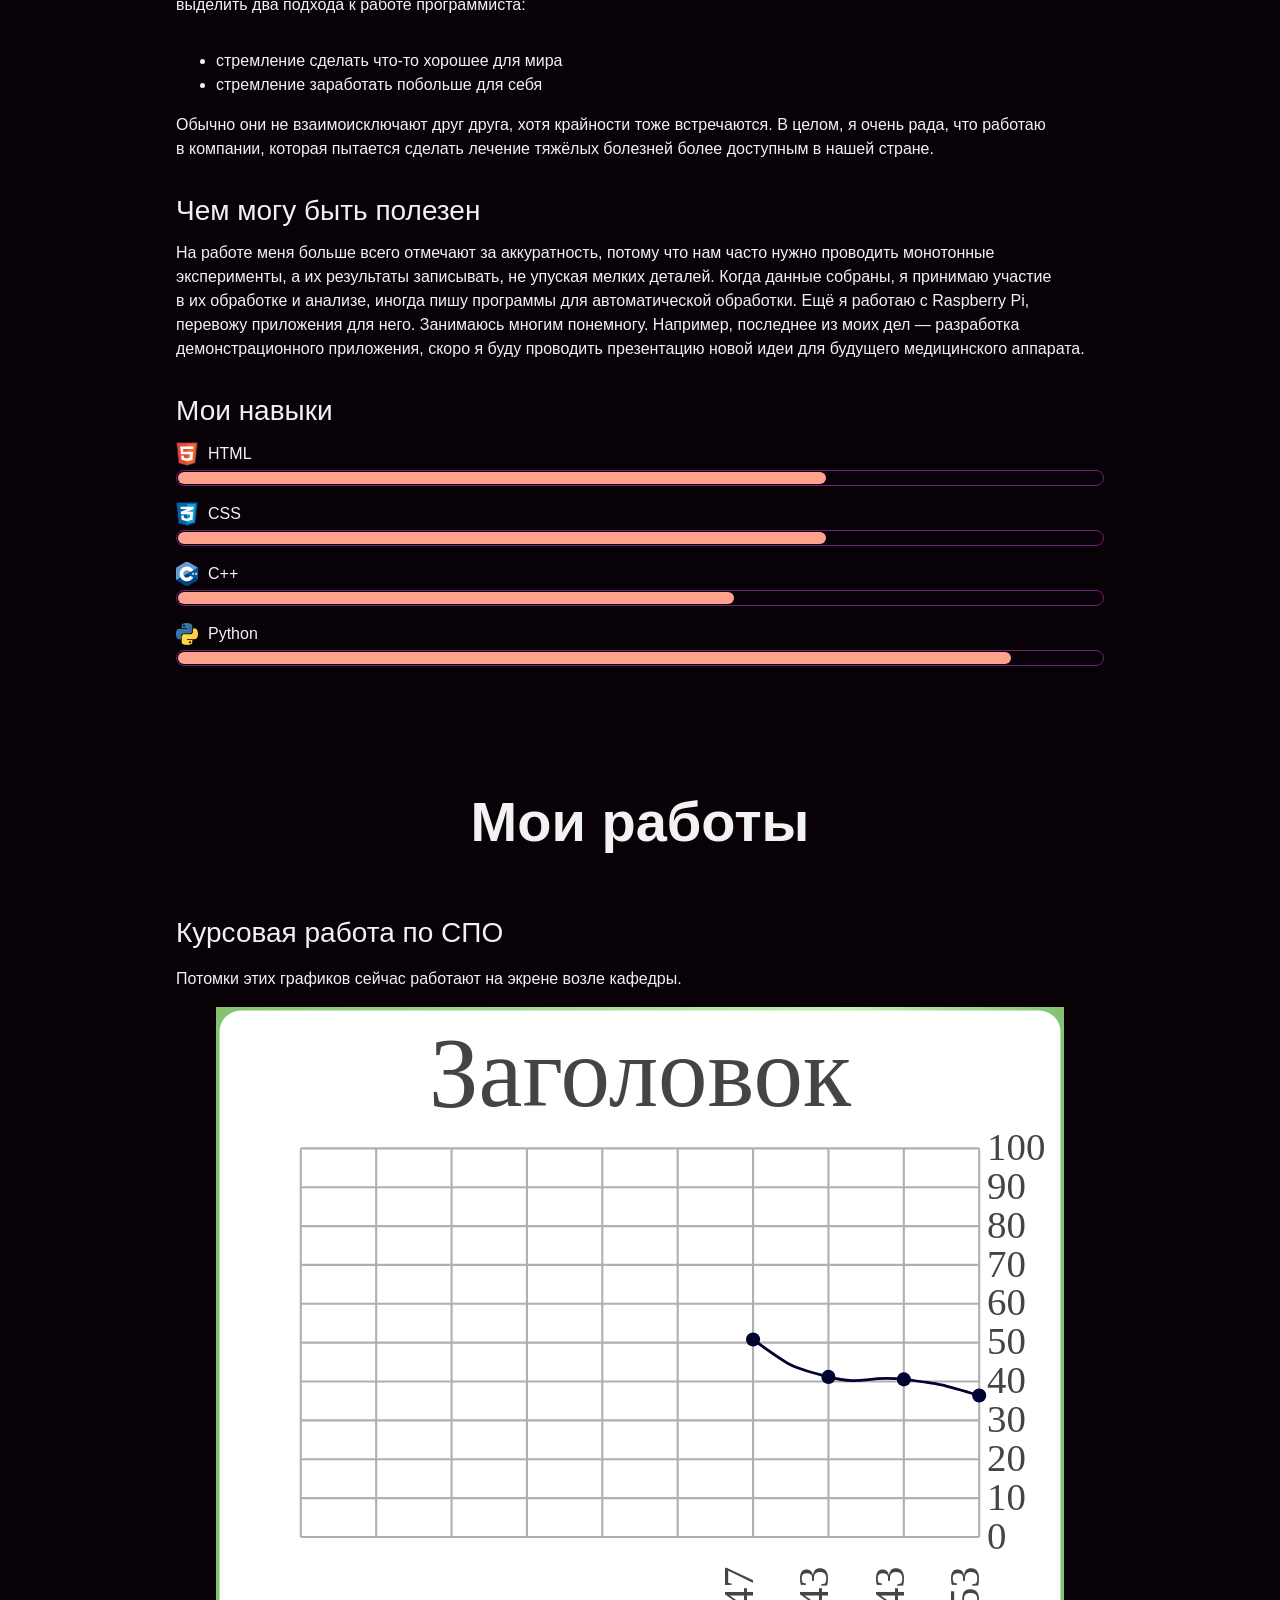
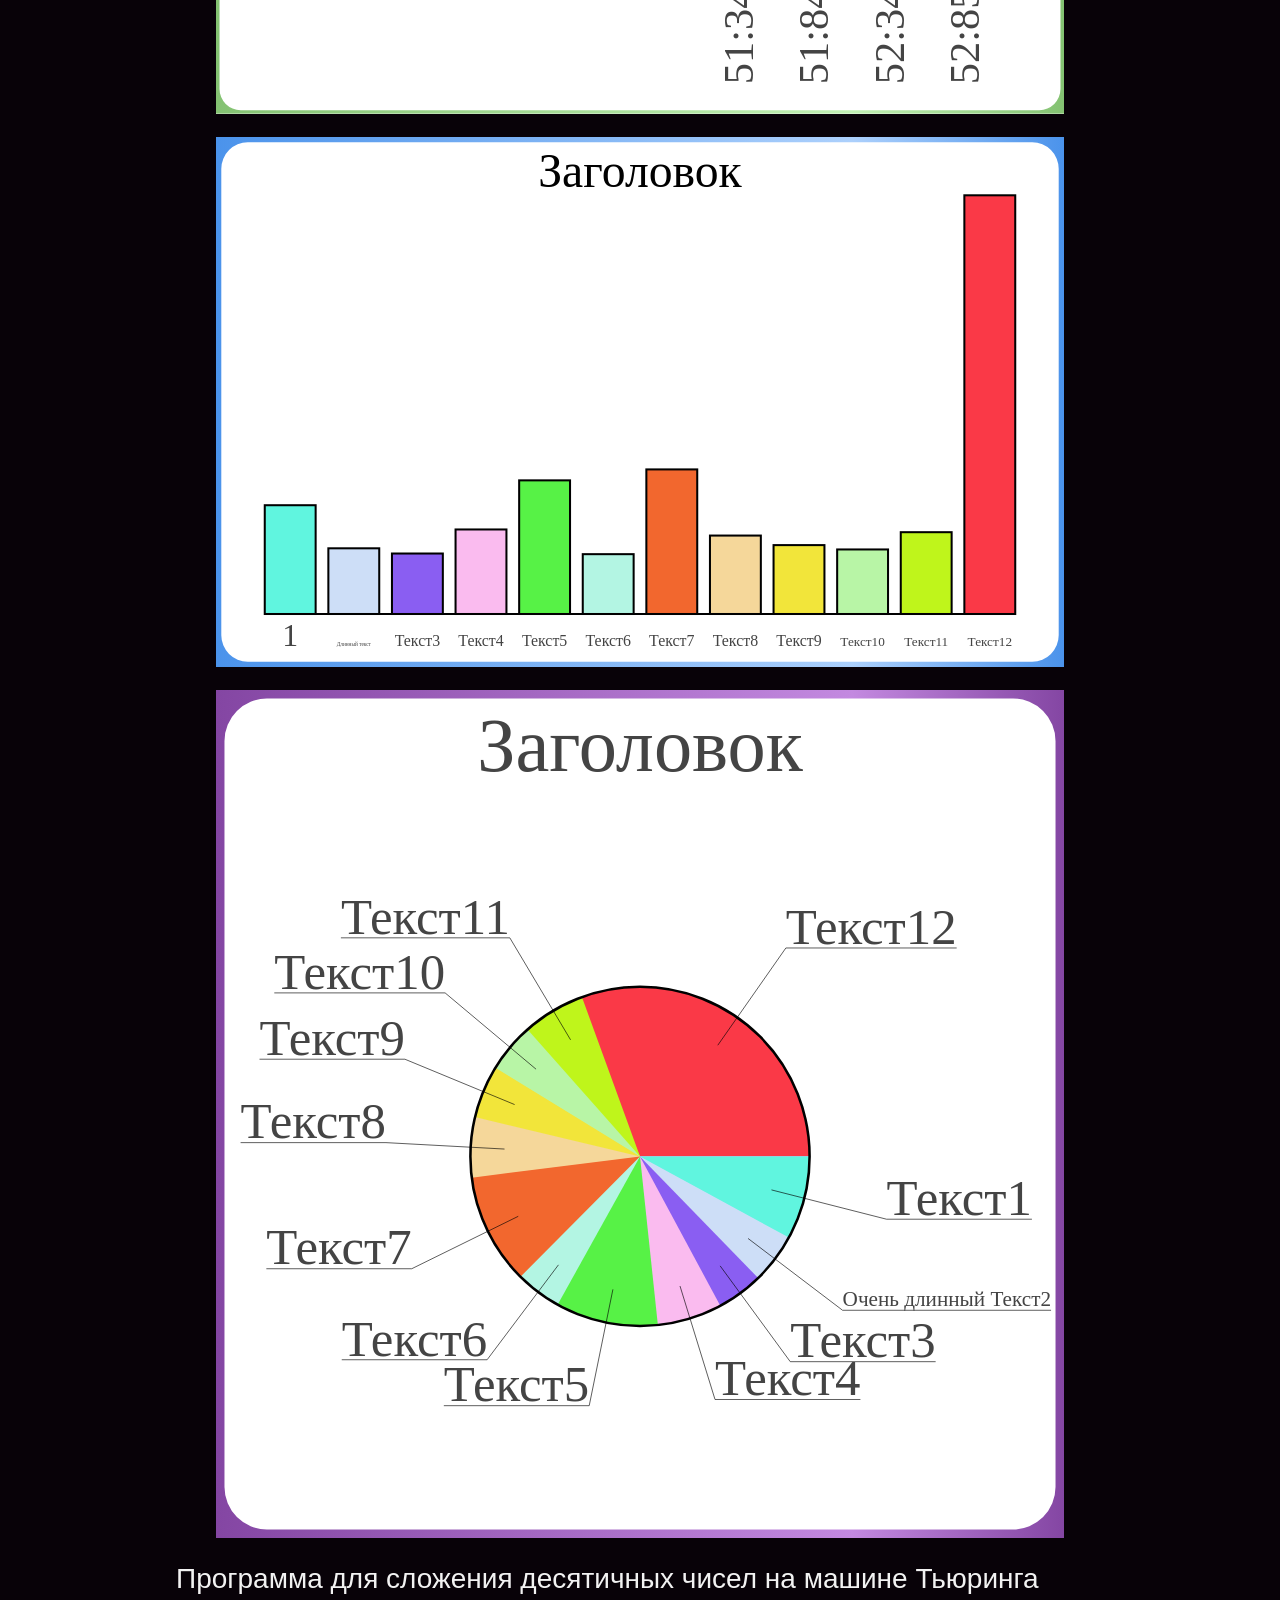
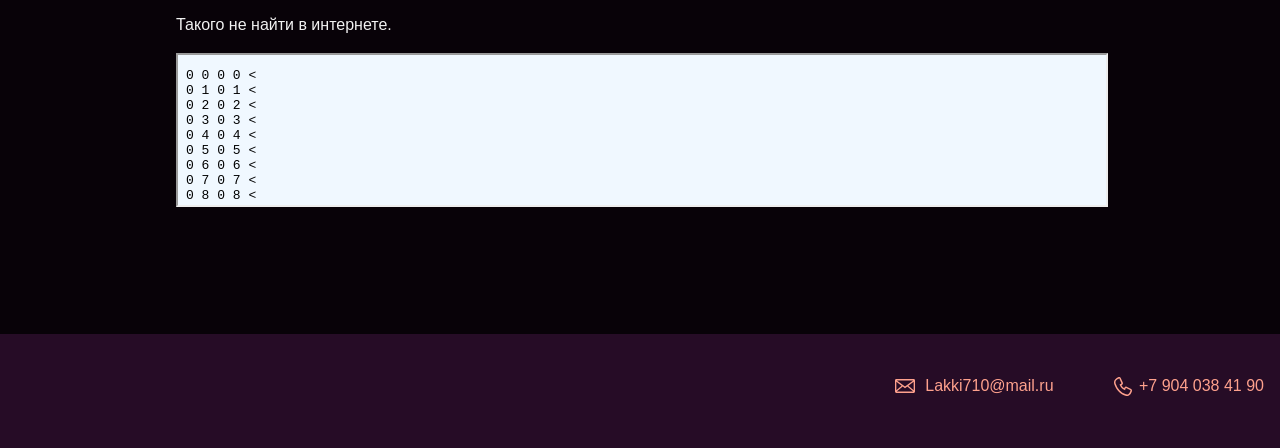
==== commit 1a3570ed: "add js skript for skills" ====
--- a/index.html
+++ b/index.html
@@ -50,16 +50,7 @@
         </p>
         <div class="skills">
           <h3>Мои навыки</h3>
-          <dl class="skills-list">
-            <dt class="skill-html">HTML</dt>
-            <dd class="level"><div style="width: 25%;">25%</div></dd>
-            <dt class="skill-css">CSS</dt>
-            <dd class="level"><div style="width: 15%;">15%</div></dd>
-            <dt class="skill-cpp">C++</dt>
-            <dd class="level"><div style="width: 50%;">50%</div></dd>
-            <dt class="skill-python">Python</dt>
-            <dd class="level"><div style="width: 50%;">50%</div></dd>
-          </dl>
+          <dl class="skills-list"></dl>
         </div>
       </div>
     </section>
@@ -79,108 +70,6 @@
           <figure>
               <object type="image/svg+xml" data="projects/pie_chart.svg" id="Pie_chart"></object>
           </figure>
-          <script>
-            var stepTime=500;
-            var pie_chart={
-              params:{	
-                zagolovok:"Заголовок",
-                colors: ["#60F5DF","#CDDEF7","#8A5EF2","#FABBEF","#57F246","#B3F5E3","#F2672E","#F5D79A","#F2E53A","#B8F5A6","#BFF51B","#FA3947"],
-                stroke_color: "black",
-                stroke_width: 0.015,//доля от радиуса круга
-                ramka_width:0.01,
-                ramka_angles:0.05,
-                signs: ["Текст1","Очень длинный Текст2","Текст3","Текст4","Текст5","Текст6","Текст7","Текст8","Текст9","Текст10","Текст11","Текст12"],//важно для количества областей//
-                sign_space:2, //1-справа, 2-на диаграмме
-                b_window:[50,50],
-                stepT:stepTime,
-                background_color:"#FFFFFF",
-                ramka : [{"color": "#8446a3",
-                      "offset": "0%"},
-                      {"color": "#c389e0",
-                      "offset": "75%"},
-                      {"color": "#8446a3",
-                      "offset": "100%"}] 
-                }
-              };
-            var graf={
-                params:{	
-                  max:100,  //точное значение
-                  min:0,  //примерное значение
-                  stepT:stepTime,
-                  ramka_width:0.005,
-                  ramka_angles:0.03,
-                  gorLineCnt:10,  //количество промежутков между горизонтальными линиями
-                  vert_space_up:0.2,
-                  vert_space_down:0.25,
-                  gor_space:0.1,
-                  stroke_width: 0.003,
-                  graph_stroke_width: 0.004,
-                  radius:2.5,  //от graph_stroke_width
-                  cnt_po_x:10,  //количество точек времени на горизонтальной оси
-                  b_window:[600,500],
-                  zagolovok: "Заголовок",
-                  background_color:"#FFFFFF",
-                  lines_color: "#B0B0B0",
-                  strelki_color:"#f54425",
-                  text_color:"#444444",
-                  graph_color:"#000230",
-                  ramka_color: [{"color": "#84c272",
-                        "offset": "0%"},
-                        {"color": "#c1f0b4",
-                        "offset": "75%"},
-                        {"color": "#84c272",
-                        "offset": "100%"}],
-                  date_format: {"day":0,"month":0,"year": 0,"hour":0,"minute":0,"second":1,"millisecond":1}
-                }
-              };
-            var bar_chart={
-              params:{	
-                zagolovok:"Заголовок",
-                colors: ["#60F5DF","#CDDEF7","#8A5EF2","#FABBEF","#57F246","#B3F5E3","#F2672E","#F5D79A","#F2E53A","#B8F5A6","#BFF51B","#FA3947"],
-                text_color:"black",
-                stroke_width: 0.04,//доля ширины столбиков
-                ramka_width:0.01,
-                ramka_angles:0.05,
-                signs: ["1","Длинный текст","Текст3","Текст4","Текст5","Текст6","Текст7","Текст8","Текст9","Текст10","Текст11","Текст12"],//важно для количества областей//
-                data_designation:3, //1-в процентах, 2-настоящие значения, 3-без обозначения
-                sign_space:2, //1-справа, 2-снизу
-                b_window:[800,500],
-                stepT:stepTime,
-                stroke_color:"#000000",
-                background_color:"#FFFFFF",
-                ramka : [{"color": "#4b93eb",
-                      "offset": "0%"},
-                      {"color": "#acd0fc",
-                      "offset": "75%"},
-                      {"color": "#4b93eb",
-                      "offset": "100%"}] 
-                }
-
-              };
-            initPribor("Pie_chart",pie_chart);
-            initPribor("Bar_chart",bar_chart);
-            initPribor("str",graf);
-            var I={data1:100,data2:60,data3:70,data4:80,data5:90,data6:50,data7:100,data8:60,data9:70,data10:80,data11:90,data12:500};
-            var I2={data:50};
-            var tm=new Date();		
-            function new_t(){
-              I.data1+=(Math.random()*20);I.data2+=(Math.random()*20);I.data3+=(Math.random()*5);I.data4+=(Math.random()*30);I.data5+=(Math.random()*40);I.data6+=(Math.random()*10);I.data7+=(Math.random()*40);I.data8+=(Math.random()*18);I.data9+=(Math.random()*15);I.data10+=(Math.random()*2);I.data11+=(Math.random()*10);I.data12+=(Math.random()*15);
-              I2.data+=((Math.random()-0.5)*20);
-              tm.setTime(tm.getTime()+stepTime);		
-              I.DateTime=tm;
-              I2.DateTime=tm;
-              if(pie_chart.view!==undefined){
-                pie_chart.view.work(I);			
-              }
-              if(bar_chart.view!==undefined){
-                  bar_chart.view.work(I);			
-                }
-                if(graf.view!==undefined){
-                    graf.view.work(I2);			
-                  }
-            }
-            setInterval("new_t()", stepTime);
-          </script>
         <h3>Программа для сложения десятичных чисел на машине Тьюринга </h3>
         <p>Такого не найти в интернете.</p>
         <iframe src="projects/turing.txt"></iframe>
@@ -193,5 +82,6 @@
         <a href="tel:+79040384190" class="footer-phone">+7 904 038 41 90</a>
       </div>
     </footer>
+    <script src="script.js"></script>
   </body>
 </html>
--- a/style.css
+++ b/style.css
@@ -39,12 +39,6 @@
 }
 
 
-
-img {
-  max-width: 100%;
-  max-height: auto;
-}
-
 .header-email {
   padding-left: 30px;
   background-image: url("img/icon-email.svg");
@@ -211,7 +205,7 @@
   white-space:nowrap;
 }
 
-object{
+img, object, iframe{
   width: 100%;
   height: auto;
 }
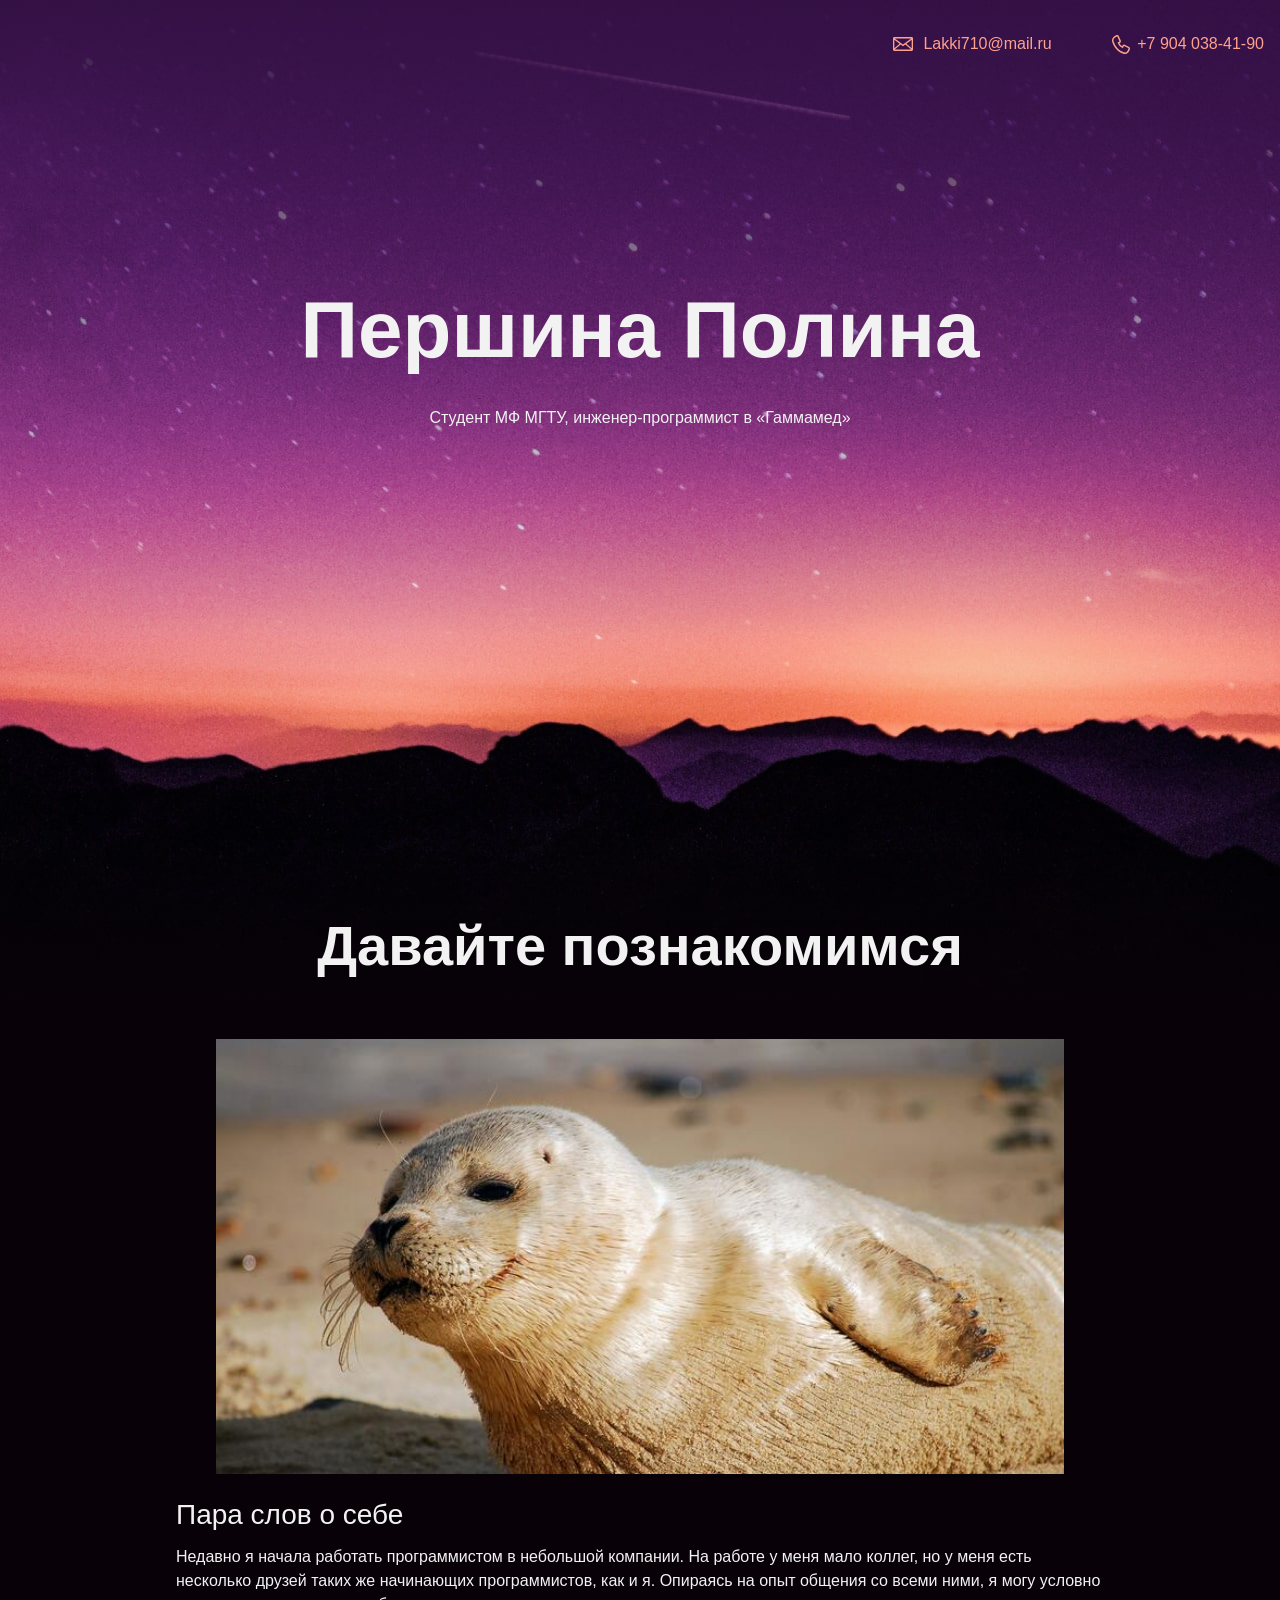
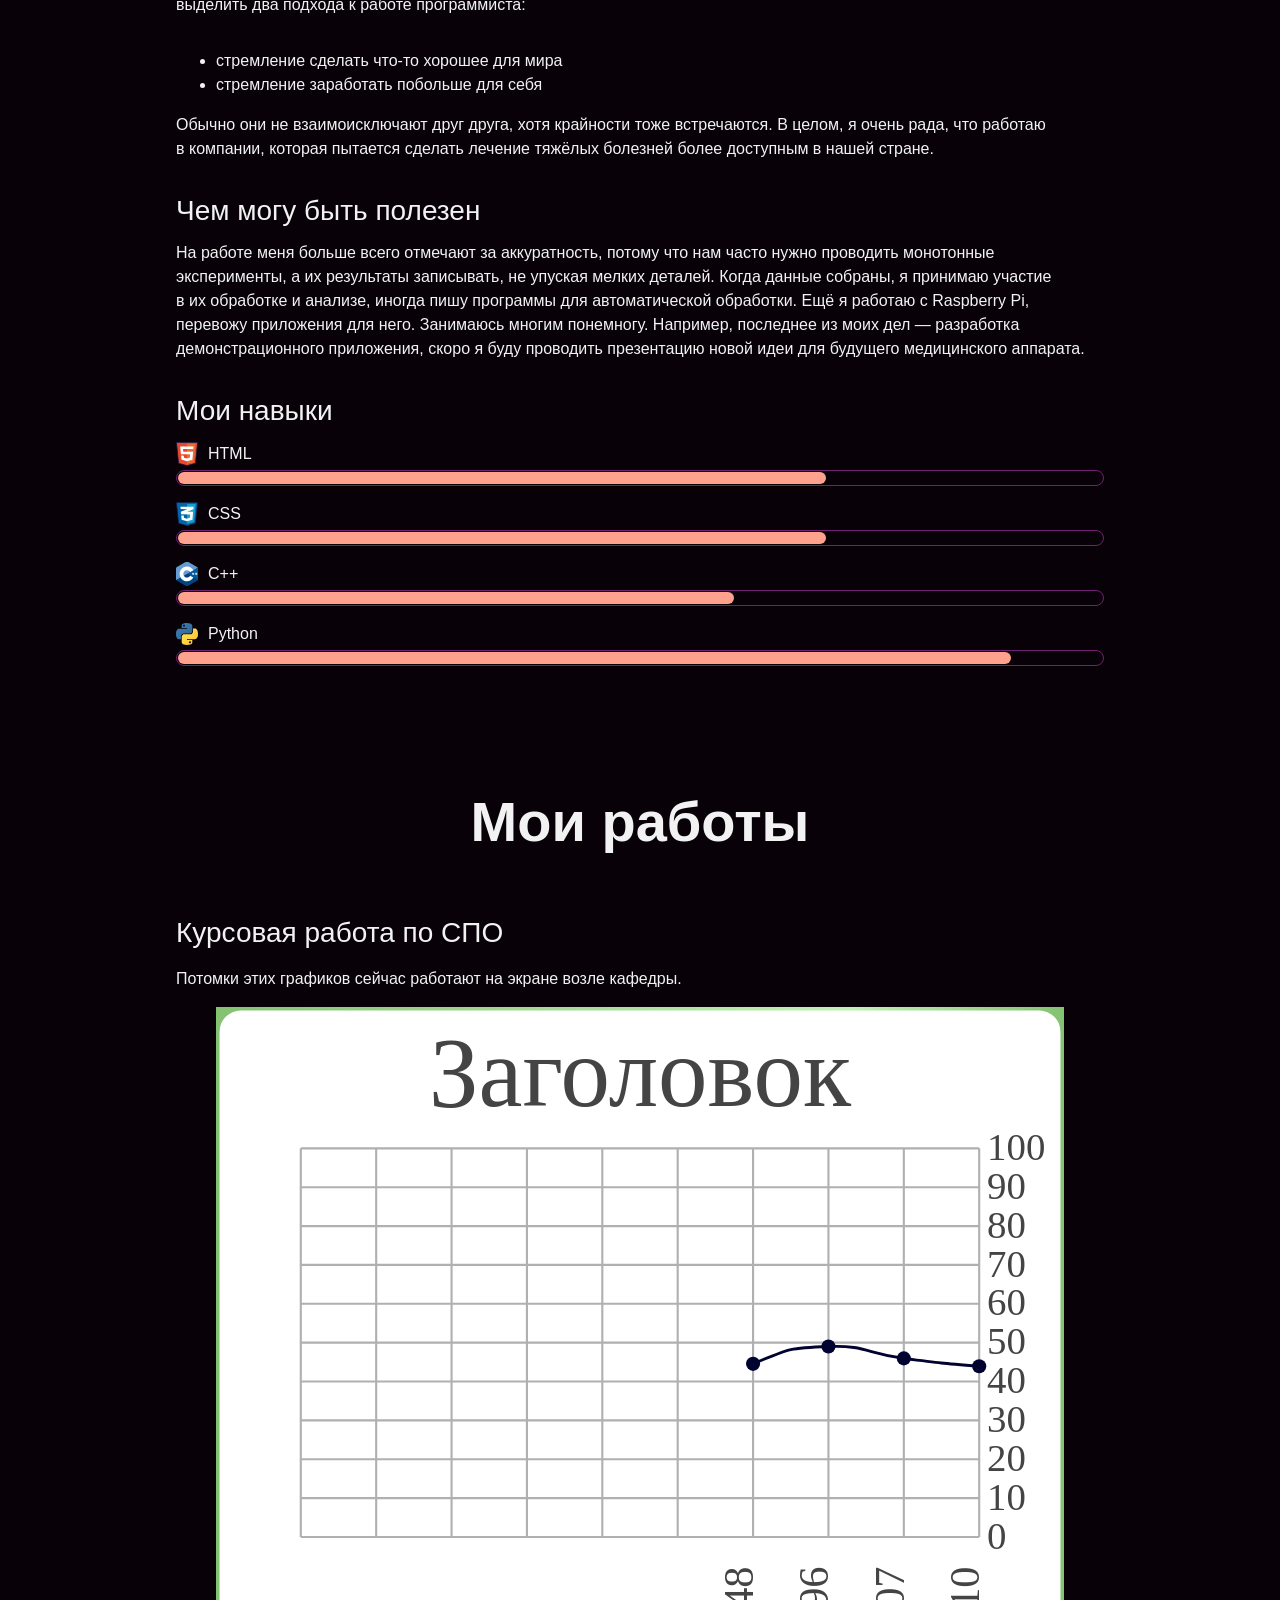
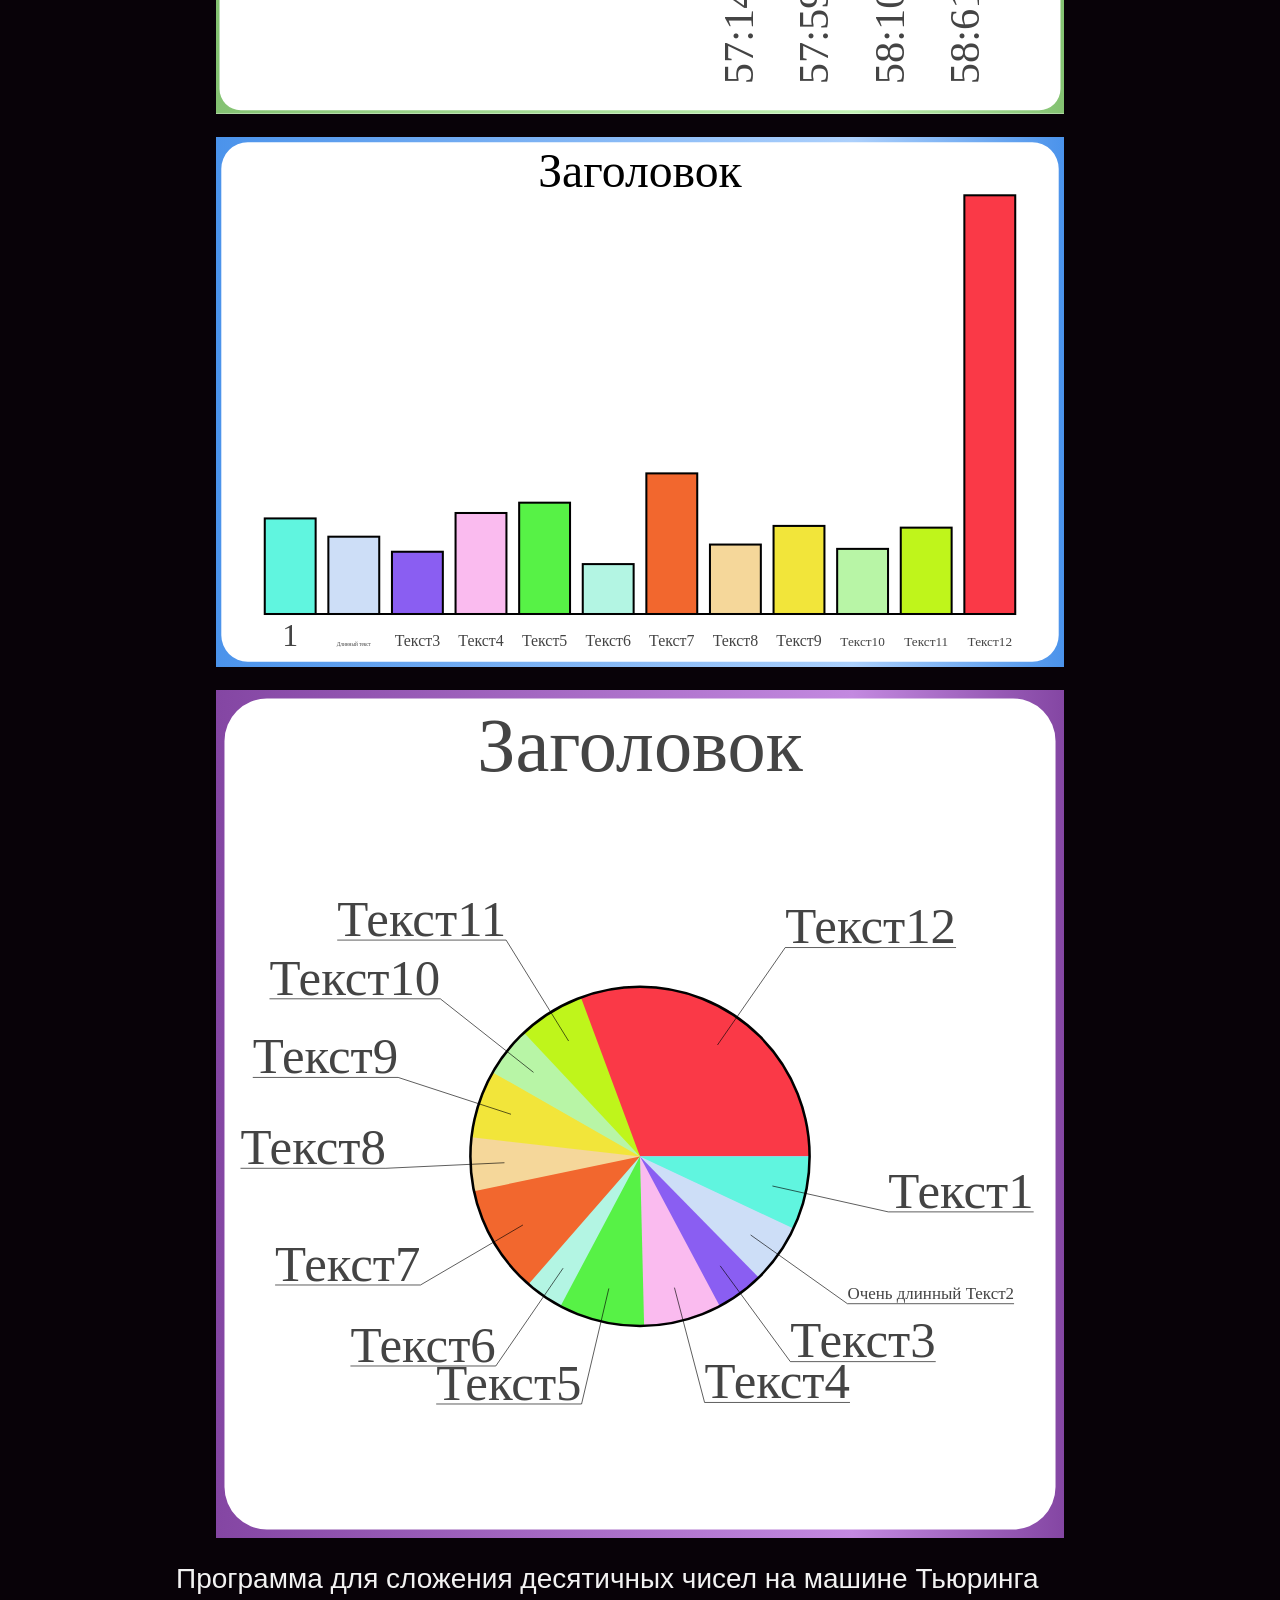
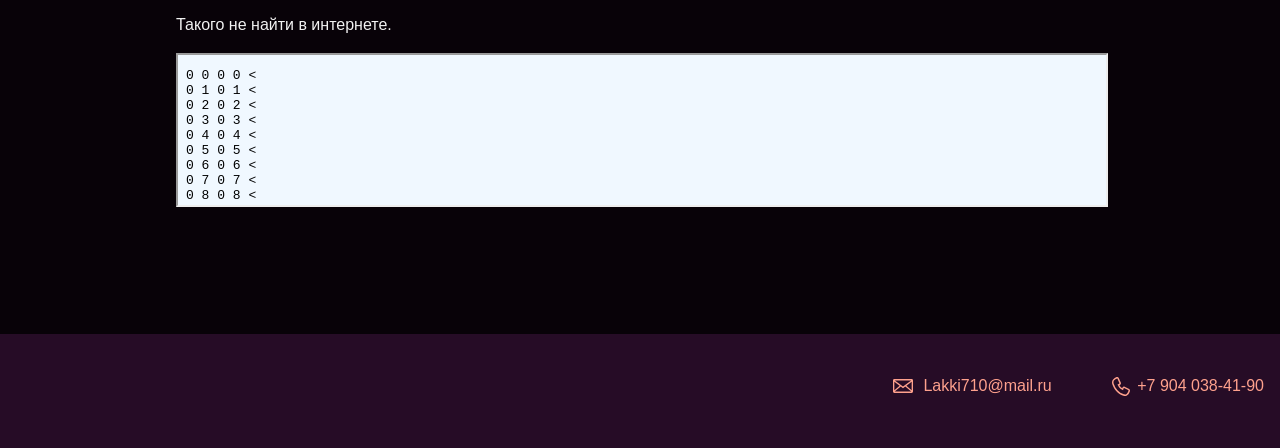
==== commit 04e39c93: "'fix'" ====
--- a/index.html
+++ b/index.html
@@ -15,7 +15,7 @@
     <header class="page-header">
       <div class="container">
         <a href="mailto:Lakki710@mail.ru" class="header-email">Lakki710@mail.ru</a>
-        <a href="tel:+79040384190" class="header-phone">+7 904 038 41 90</a>
+        <a href="tel:+79040384190" class="header-phone">+7 904 038-41-90</a>
       </div>
     </header>
 
@@ -35,10 +35,12 @@
         <h3>Пара слов о себе</h3>
         <p>
           Недавно я&nbsp;начала работать программистом в&nbsp;небольшой компании. На&nbsp;работе у&nbsp;меня мало коллег, но&nbsp;у&nbsp;меня есть несколько друзей таких&nbsp;же начинающих программистов, как и&nbsp;я. Опираясь на&nbsp;опыт общения со&nbsp;всеми ними, я&nbsp;могу условно выделить два подхода к&nbsp;работе программиста:
-          <ul>
-            <li>стремление сделать что-то хорошее для мира</li>
-            <li>стремление заработать побольше для себя</li>
-          </ul>
+        </p>
+        <ul>
+          <li>стремление сделать что-то хорошее для мира</li>
+          <li>стремление заработать побольше для себя</li>
+        </ul>
+        <p>
           Обычно они не&nbsp;взаимоисключают друг друга, хотя крайности тоже встречаются. В&nbsp;целом, я&nbsp;очень рада, что работаю в&nbsp;компании, которая пытается сделать лечение тяжёлых болезней более доступным в&nbsp;нашей стране.
         </p>
         <h3>Чем могу быть полезен</h3>
@@ -59,7 +61,7 @@
       <div class="container">
         <h2 class="subheading">Мои работы</h2>
         <h3>Курсовая работа по СПО</h3>
-        <p>Потомки этих графиков сейчас работают на экрене возле кафедры.</p>
+        <p>Потомки этих графиков сейчас работают на экране возле кафедры.</p>
           <figure>
             <object type="image/svg+xml" data="projects/running_graph.svg" id="str"></object>
 
@@ -79,7 +81,7 @@
     <footer class="page-footer">
       <div class="container">
         <a href="mailto:Lakki710@mail.ru" class="footer-email">Lakki710@mail.ru</a>
-        <a href="tel:+79040384190" class="footer-phone">+7 904 038 41 90</a>
+        <a href="tel:+79040384190" class="footer-phone">+7 904 038-41-90</a>
       </div>
     </footer>
     <script src="script.js"></script>
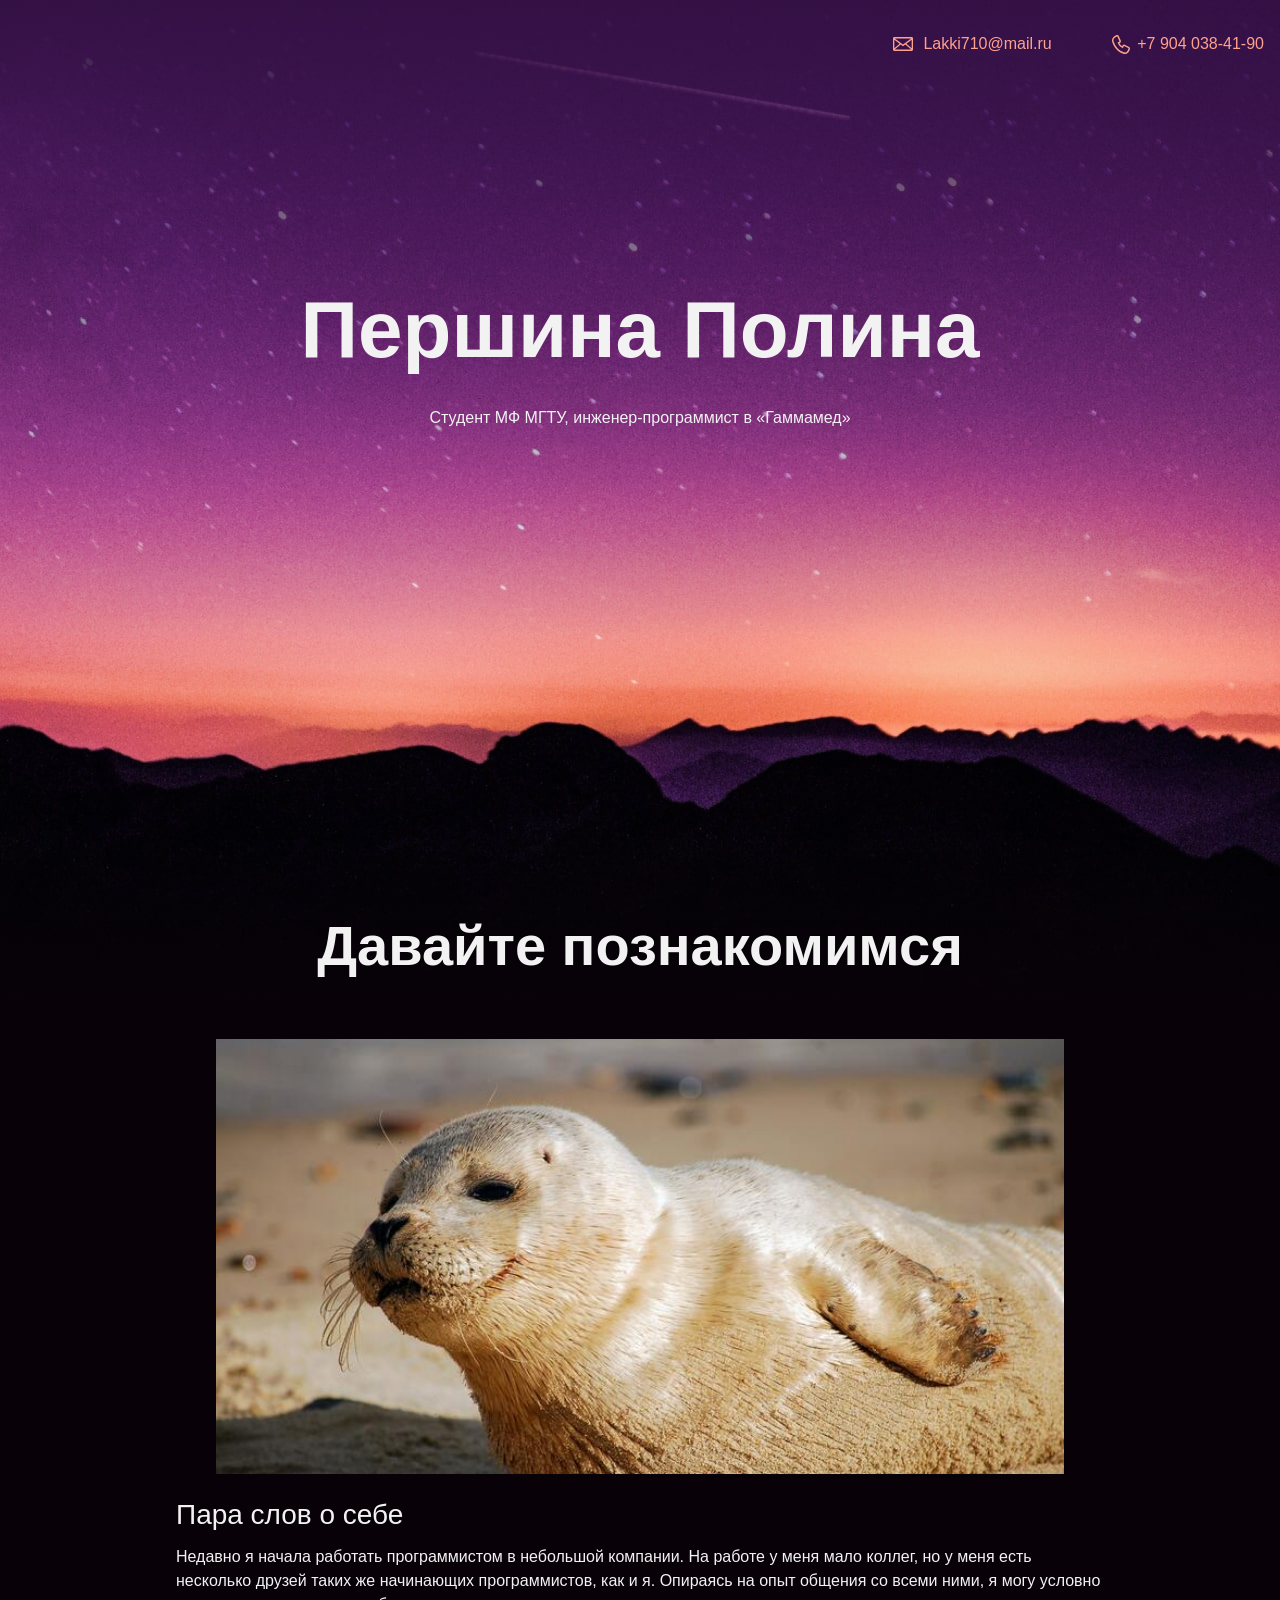
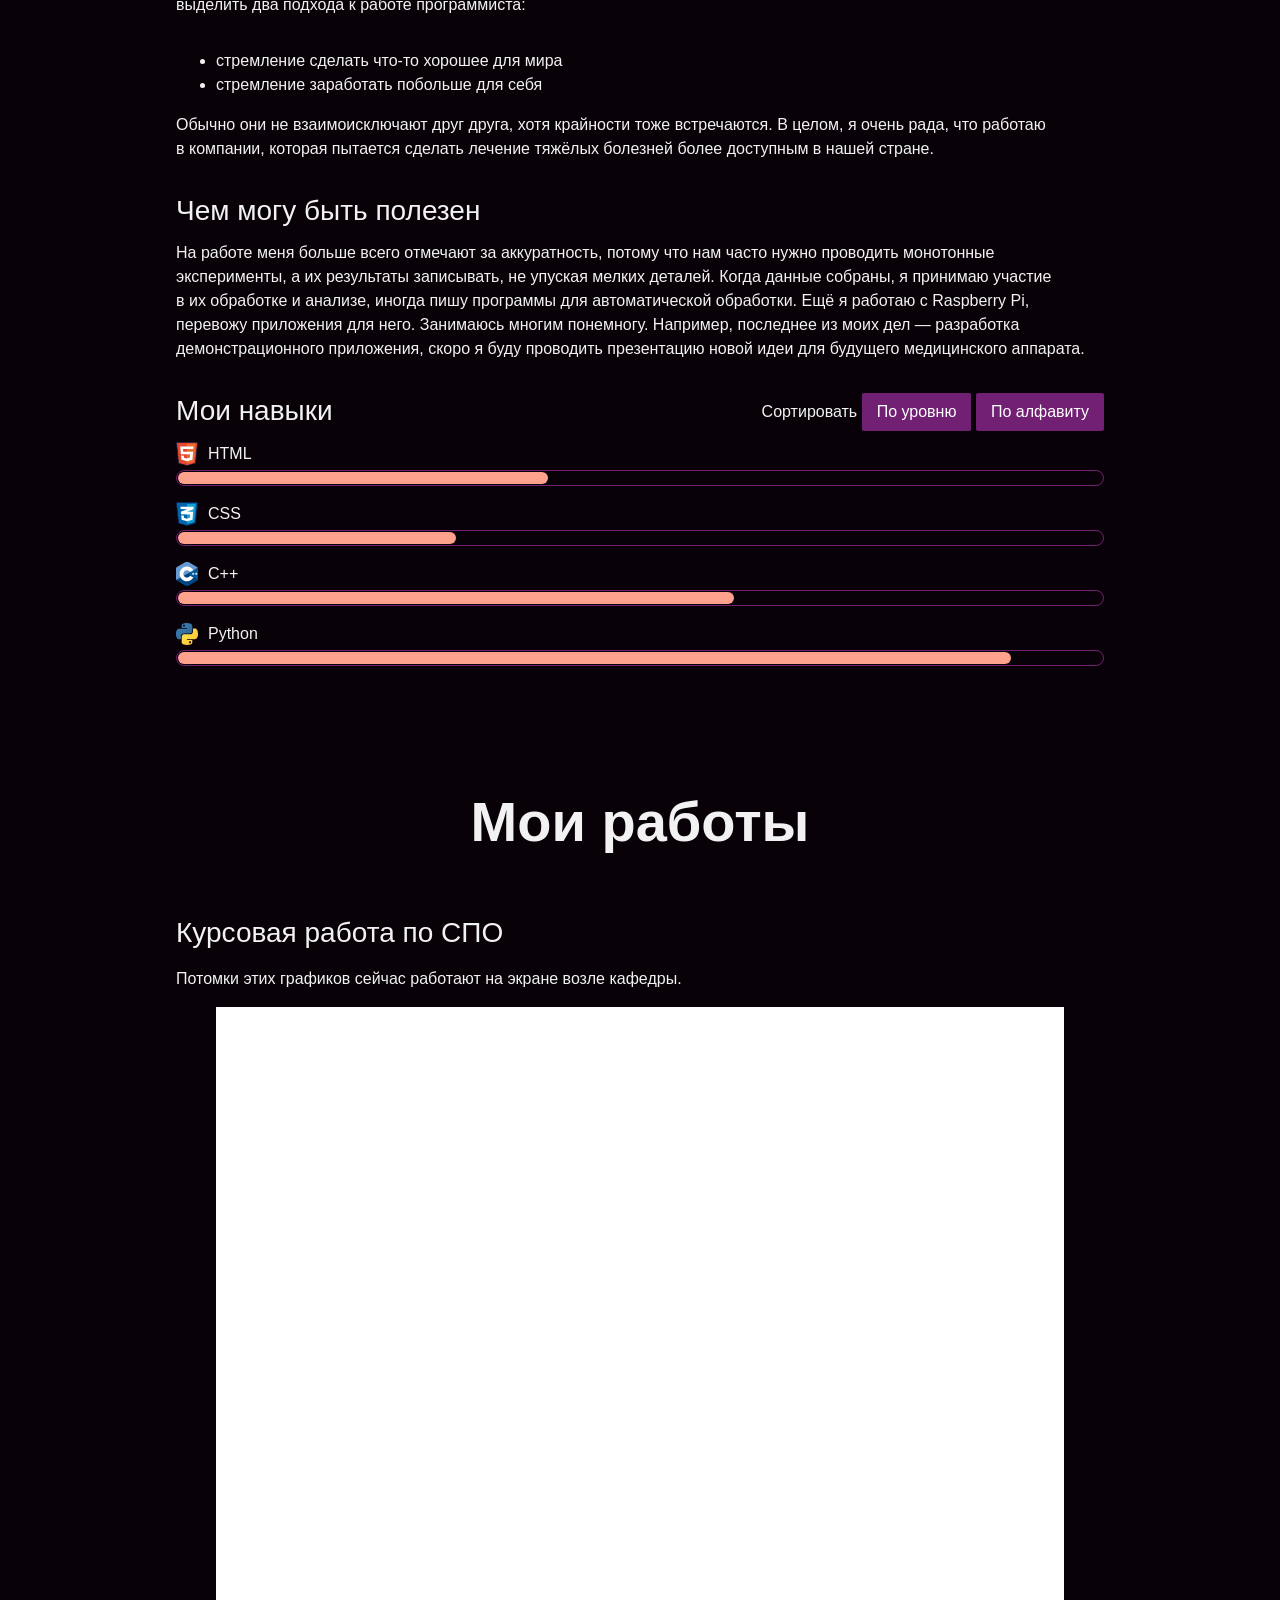
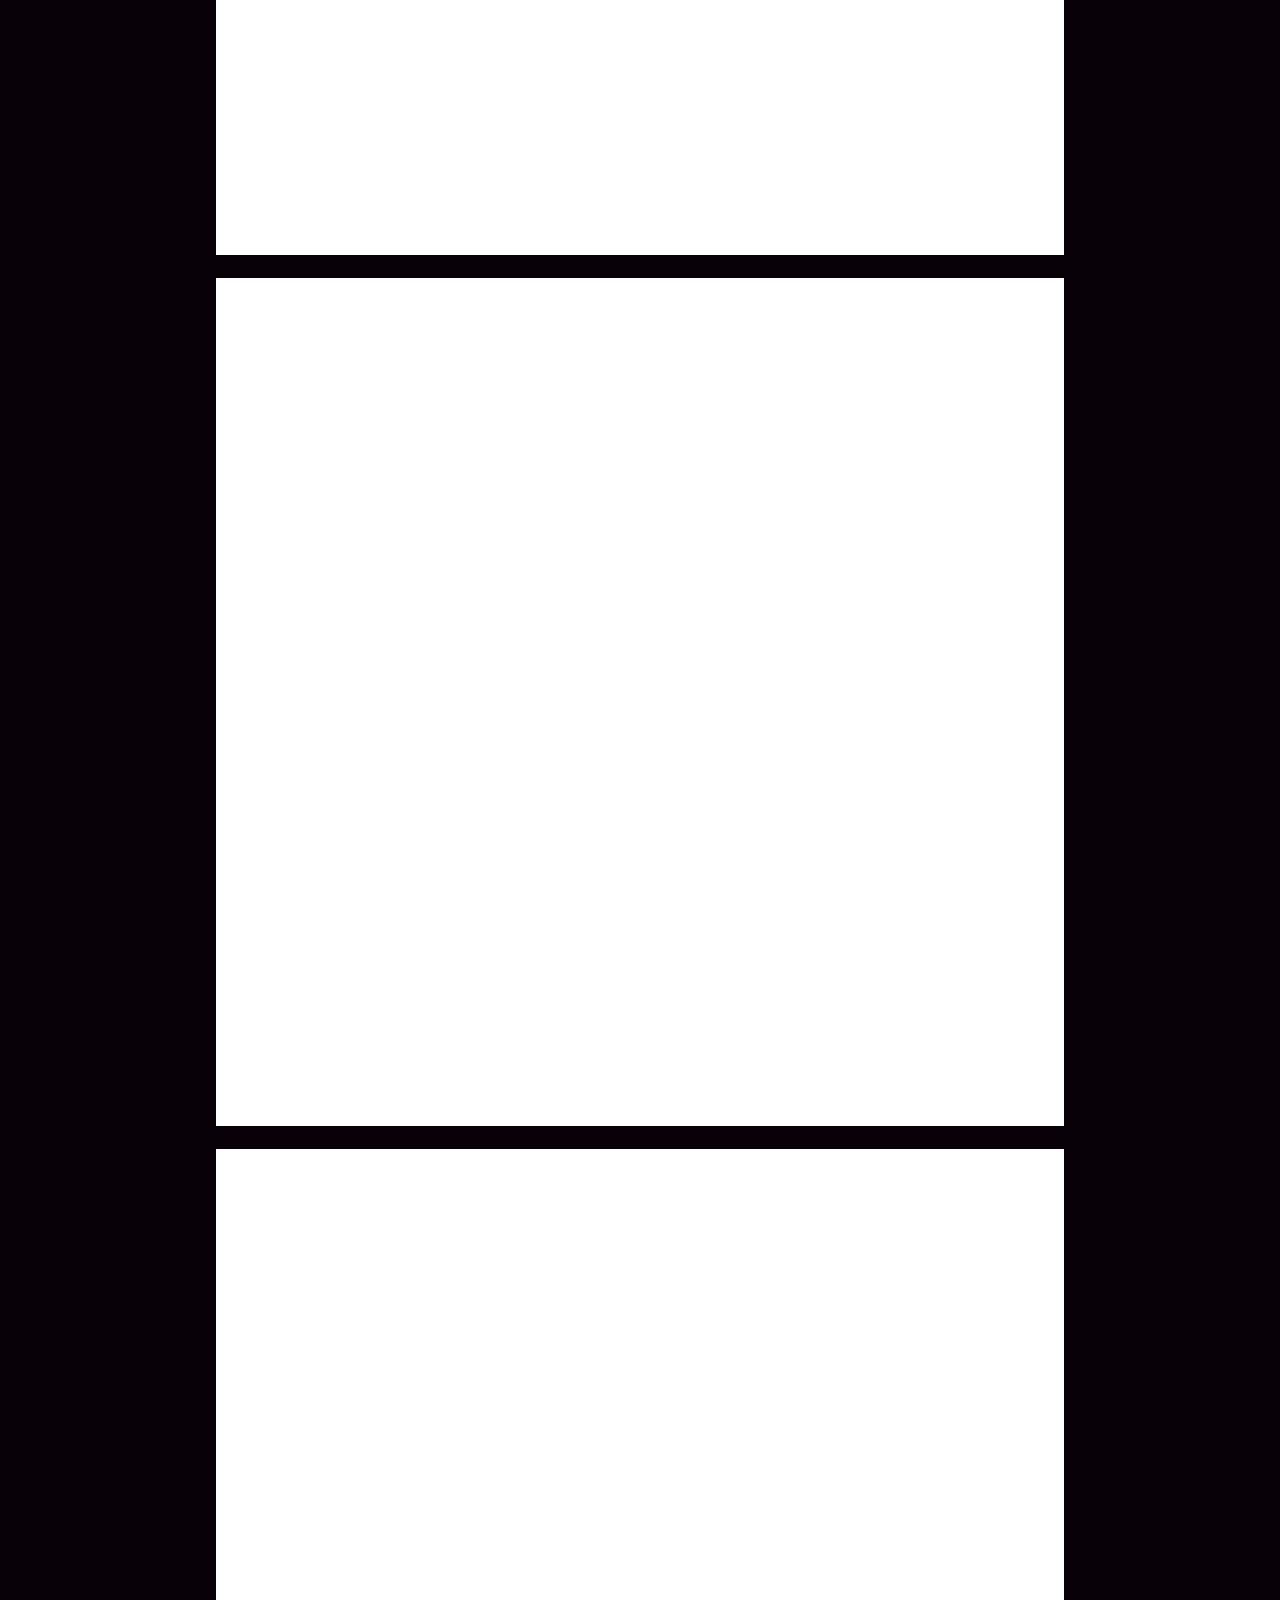
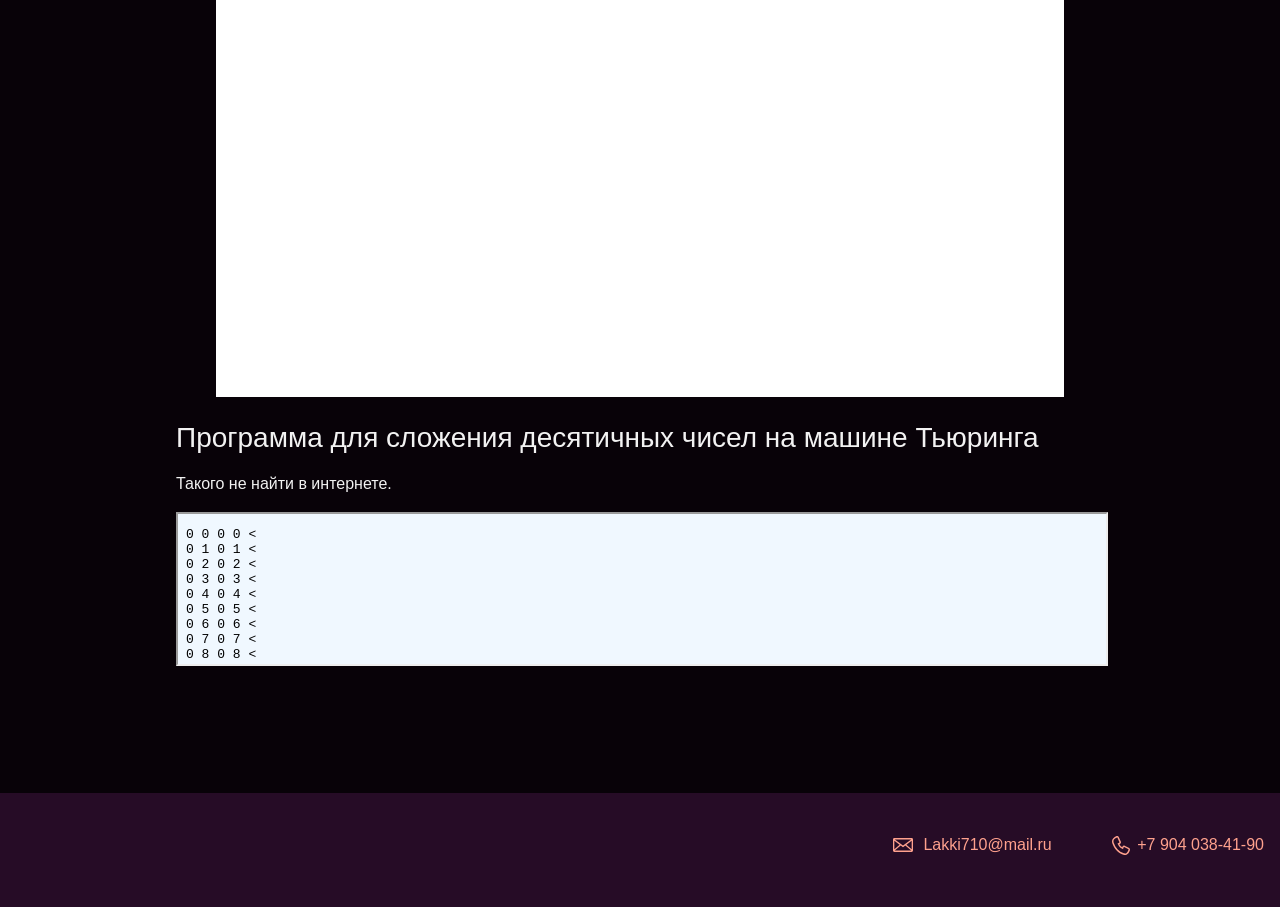
==== commit bc6ffde8: "add sort buttons" ====
--- a/index.html
+++ b/index.html
@@ -8,7 +8,8 @@
     <link rel="preconnect" href="https://fonts.gstatic.com" crossorigin>
     <link href="https://fonts.googleapis.com/css2?family=IBM+Plex+Serif:wght@600&display=swap" rel="stylesheet">
     <title>Портфолио студента МФ МГТУ</title>
-    <script type="text/javascript" src="projects/pribor.js"></script>
+    <script async type="text/javascript" src="projects/pribor.js"></script>
+    <script defer src="script.js"></script>
   </head>
 
   <body>
@@ -51,7 +52,14 @@
           Например, последнее из&nbsp;моих дел&nbsp;&mdash; разработка демонстрационного приложения, скоро я&nbsp;буду проводить презентацию новой идеи для будущего медицинского аппарата.
         </p>
         <div class="skills">
-          <h3>Мои навыки</h3>
+          <header>
+            <h3>Мои навыки</h3>
+            <div>
+              <span>Сортировать</span>
+              <button data-mode="l">По уровню</button>
+              <button data-mode="n">По алфавиту</button>
+            </div>
+          </header>
           <dl class="skills-list"></dl>
         </div>
       </div>
@@ -84,6 +92,5 @@
         <a href="tel:+79040384190" class="footer-phone">+7 904 038-41-90</a>
       </div>
     </footer>
-    <script src="script.js"></script>
   </body>
 </html>
--- a/style.css
+++ b/style.css
@@ -214,6 +214,27 @@
   background-color: aliceblue;
 }
 
+
+.skills header{
+  display:flex;
+  justify-content: space-between;
+}
+
+.skills button{
+  background-color: #712073;
+  border: none;
+  border-radius: 2px;
+  color: white;
+  padding: 10px 15px;
+  text-align: center;
+  text-decoration: none;
+  display: inline-block;
+  font-size: 16px;
+}
+
+
+
+
 @media screen and (max-width: 710px) {
   .heading, .subheading {
     font-size: 50px;
@@ -223,6 +244,20 @@
     font-size: 24px;
   }
 }
+@media screen and (max-width: 560px) {
+  .skills header {
+    flex-direction: column;
+  }
+  .skills header div{
+    display: flex;
+    flex-direction: column;
+    margin-bottom:20px;
+  }
+  .skills header div button, span{
+    max-width: 150px;
+    margin-bottom:12px;
+  }
+}
 
 @media screen and (max-width: 460px) {
   .heading, .subheading {
@@ -235,4 +270,5 @@
   .portfolio h3  {
     font-size: 20px;
   }
+
 }
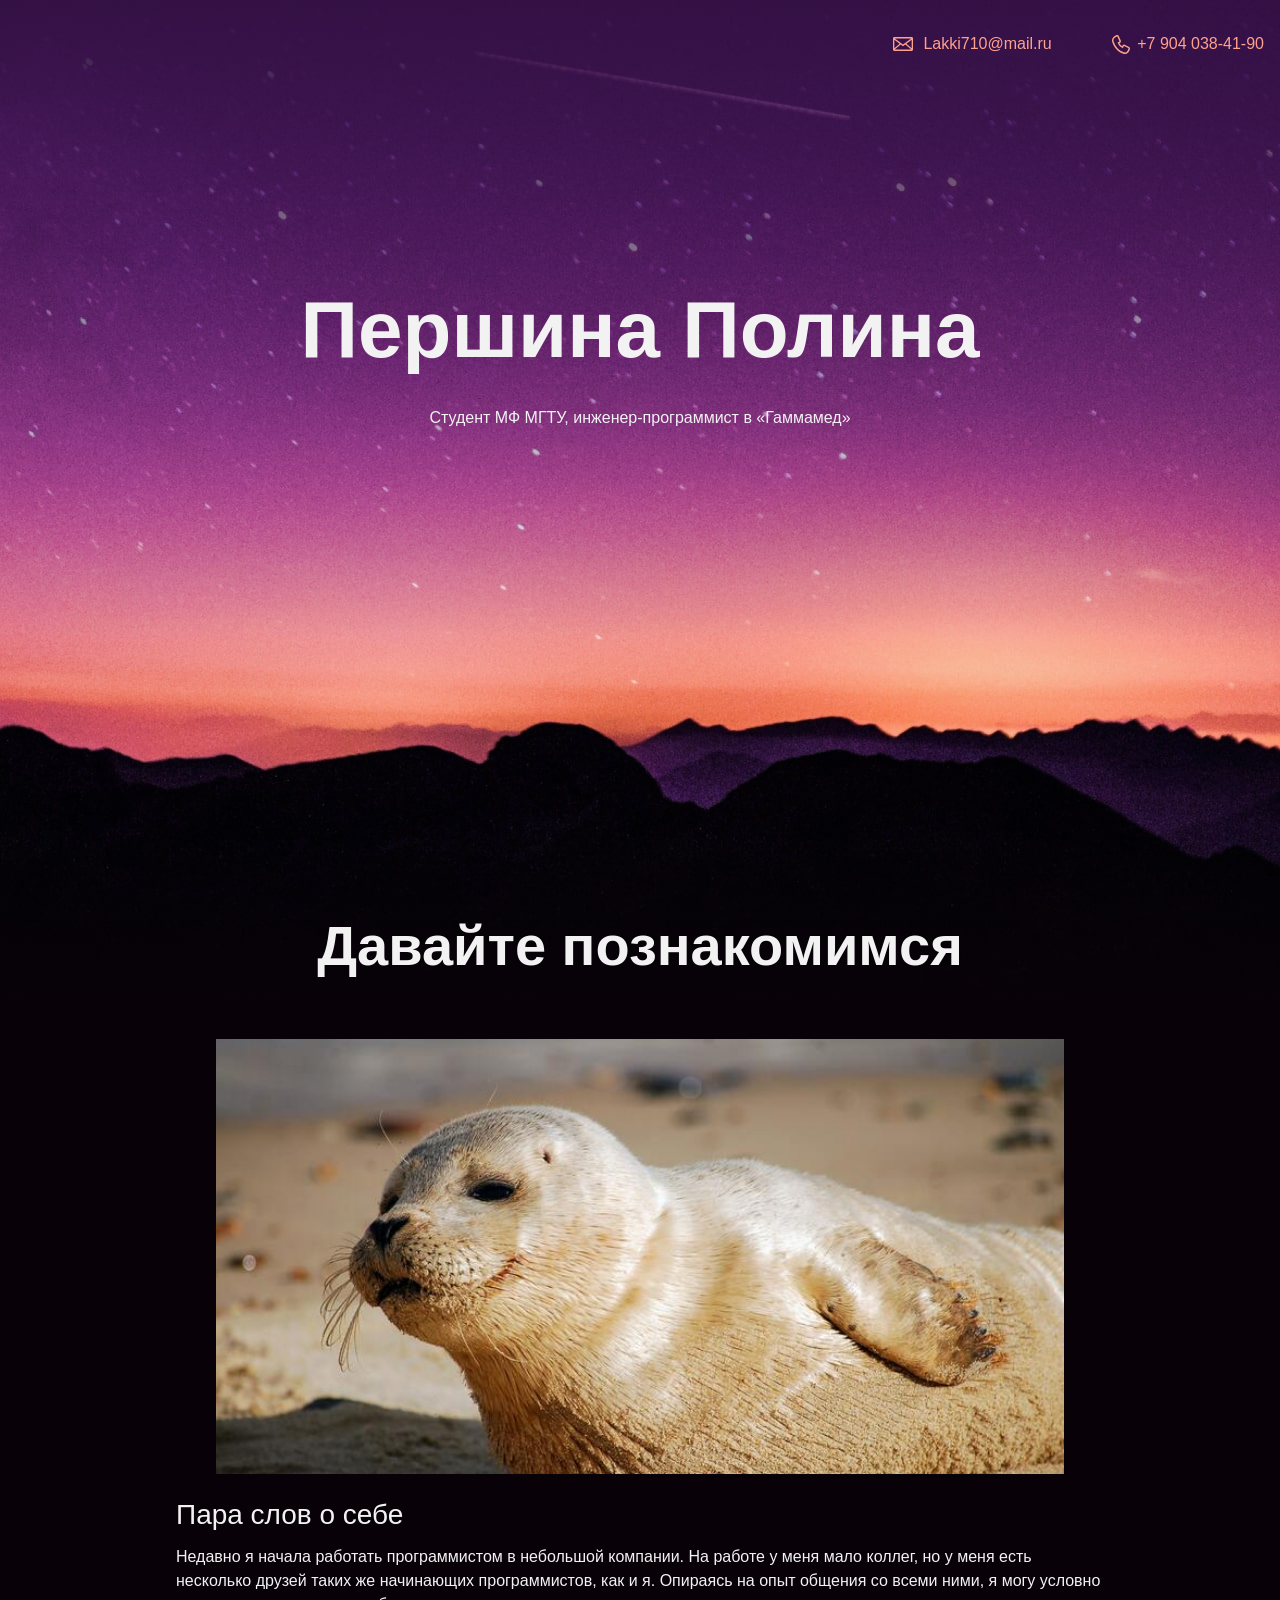
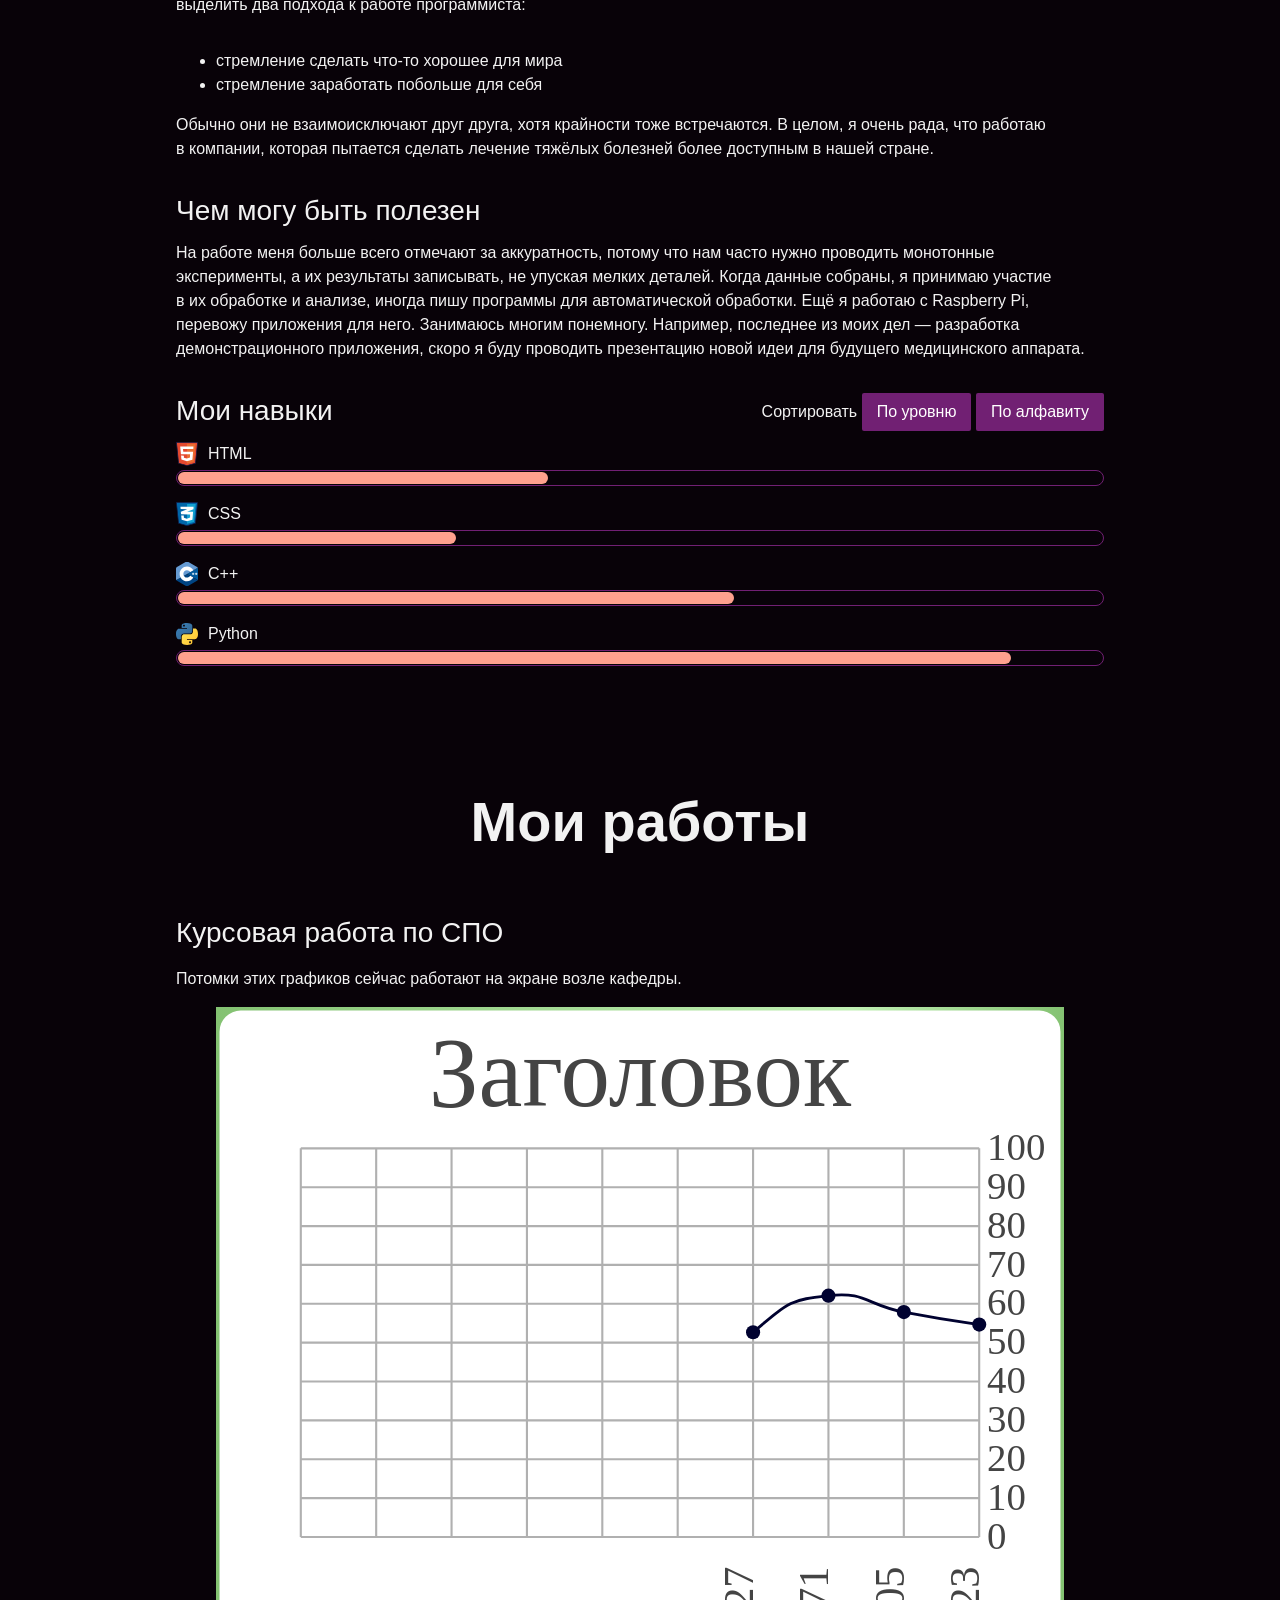
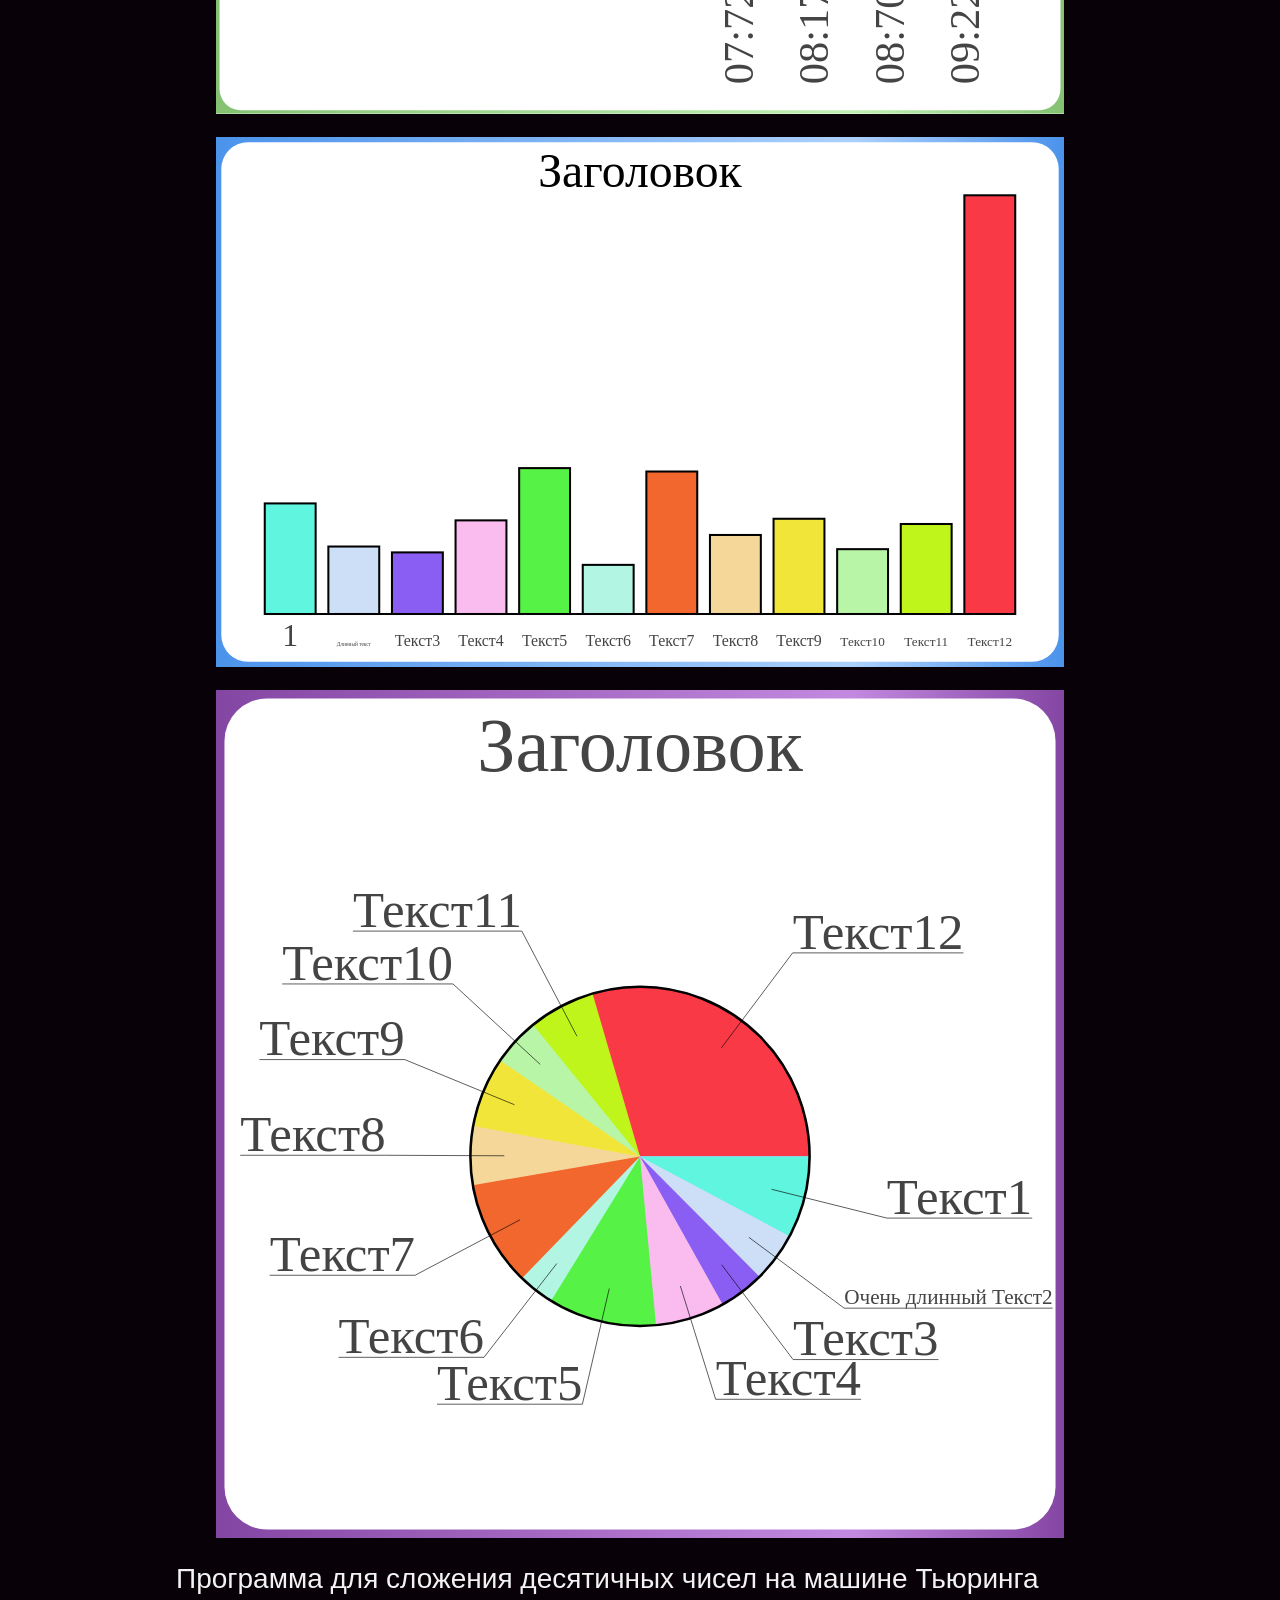
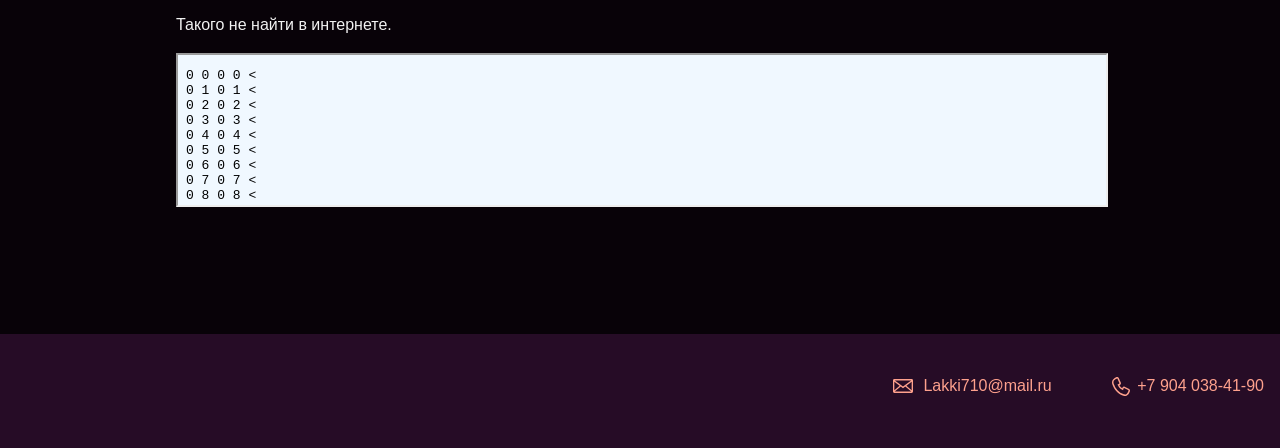
==== commit d47ce86a: "'script_in_head" ====
--- a/index.html
+++ b/index.html
@@ -8,7 +8,7 @@
     <link rel="preconnect" href="https://fonts.gstatic.com" crossorigin>
     <link href="https://fonts.googleapis.com/css2?family=IBM+Plex+Serif:wght@600&display=swap" rel="stylesheet">
     <title>Портфолио студента МФ МГТУ</title>
-    <script async type="text/javascript" src="projects/pribor.js"></script>
+    <script defer type="text/javascript" src="projects/pribor.js"></script>
     <script defer src="script.js"></script>
   </head>
 
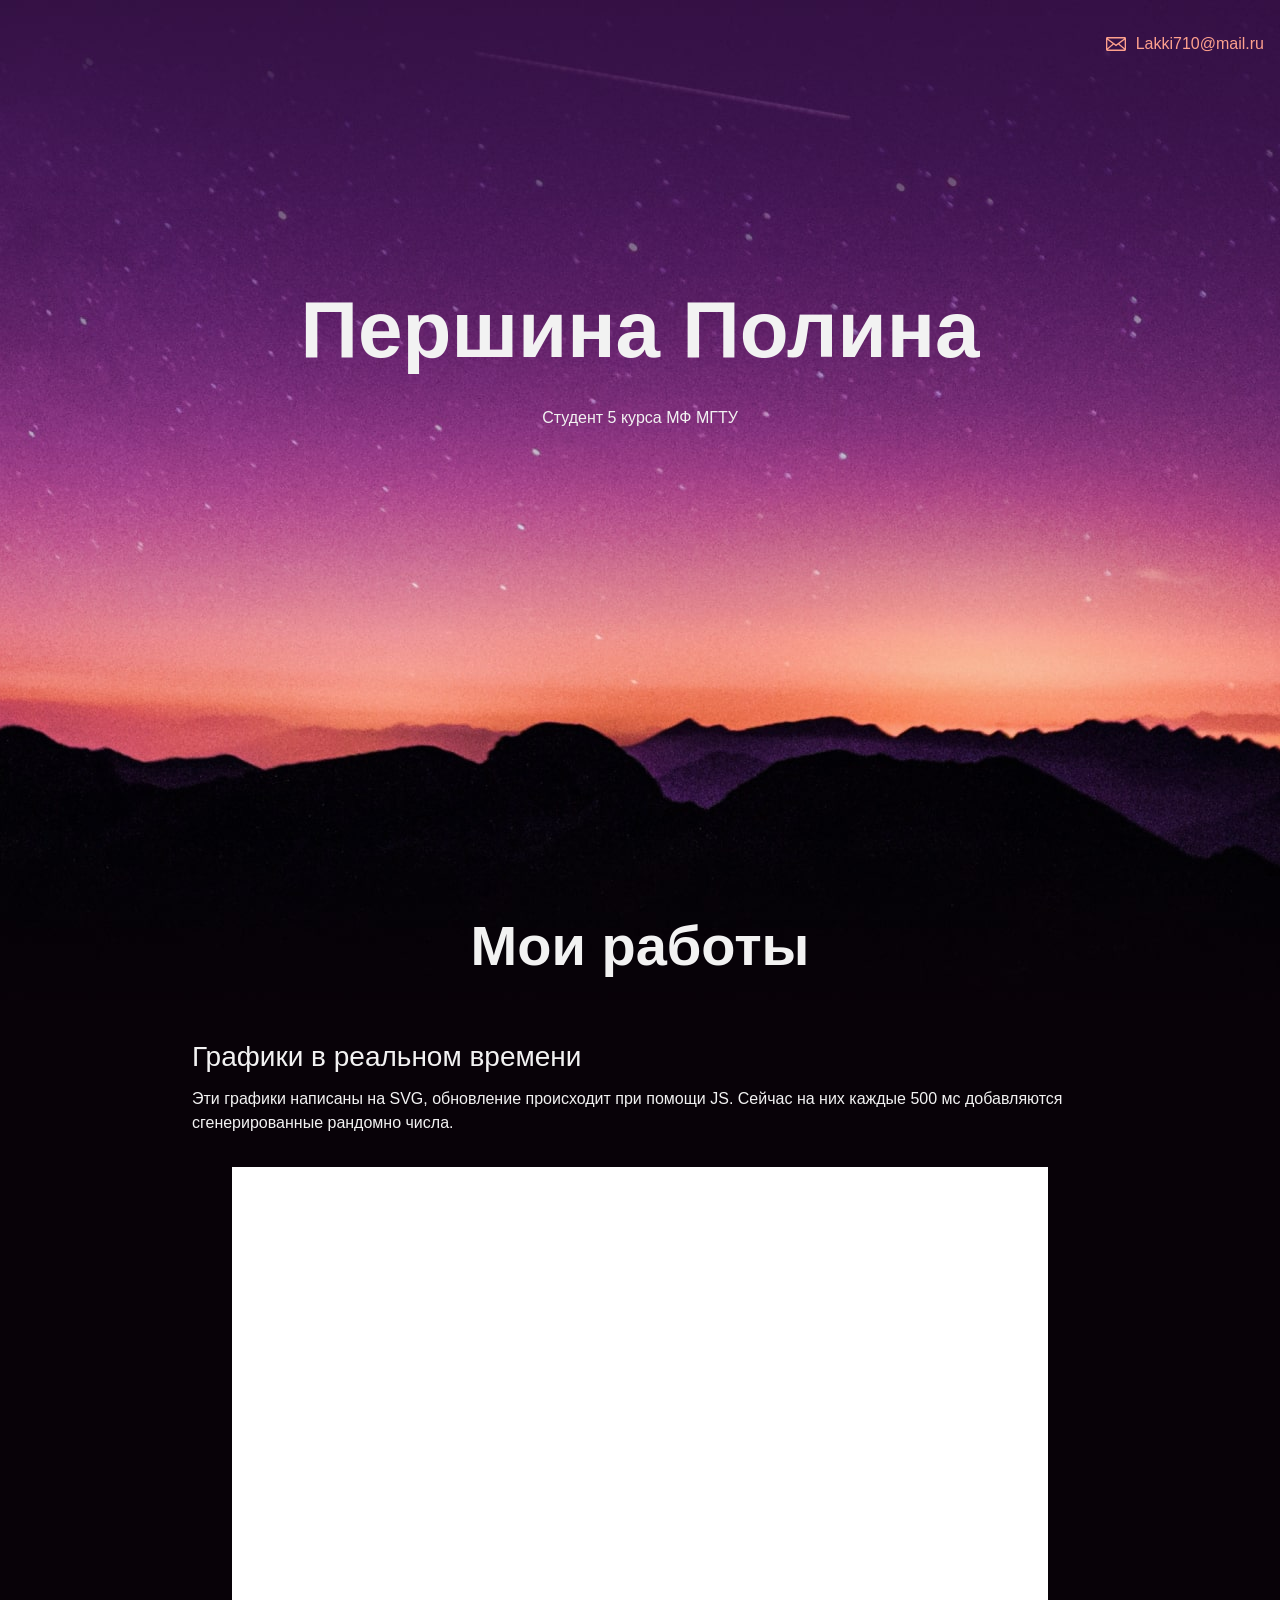
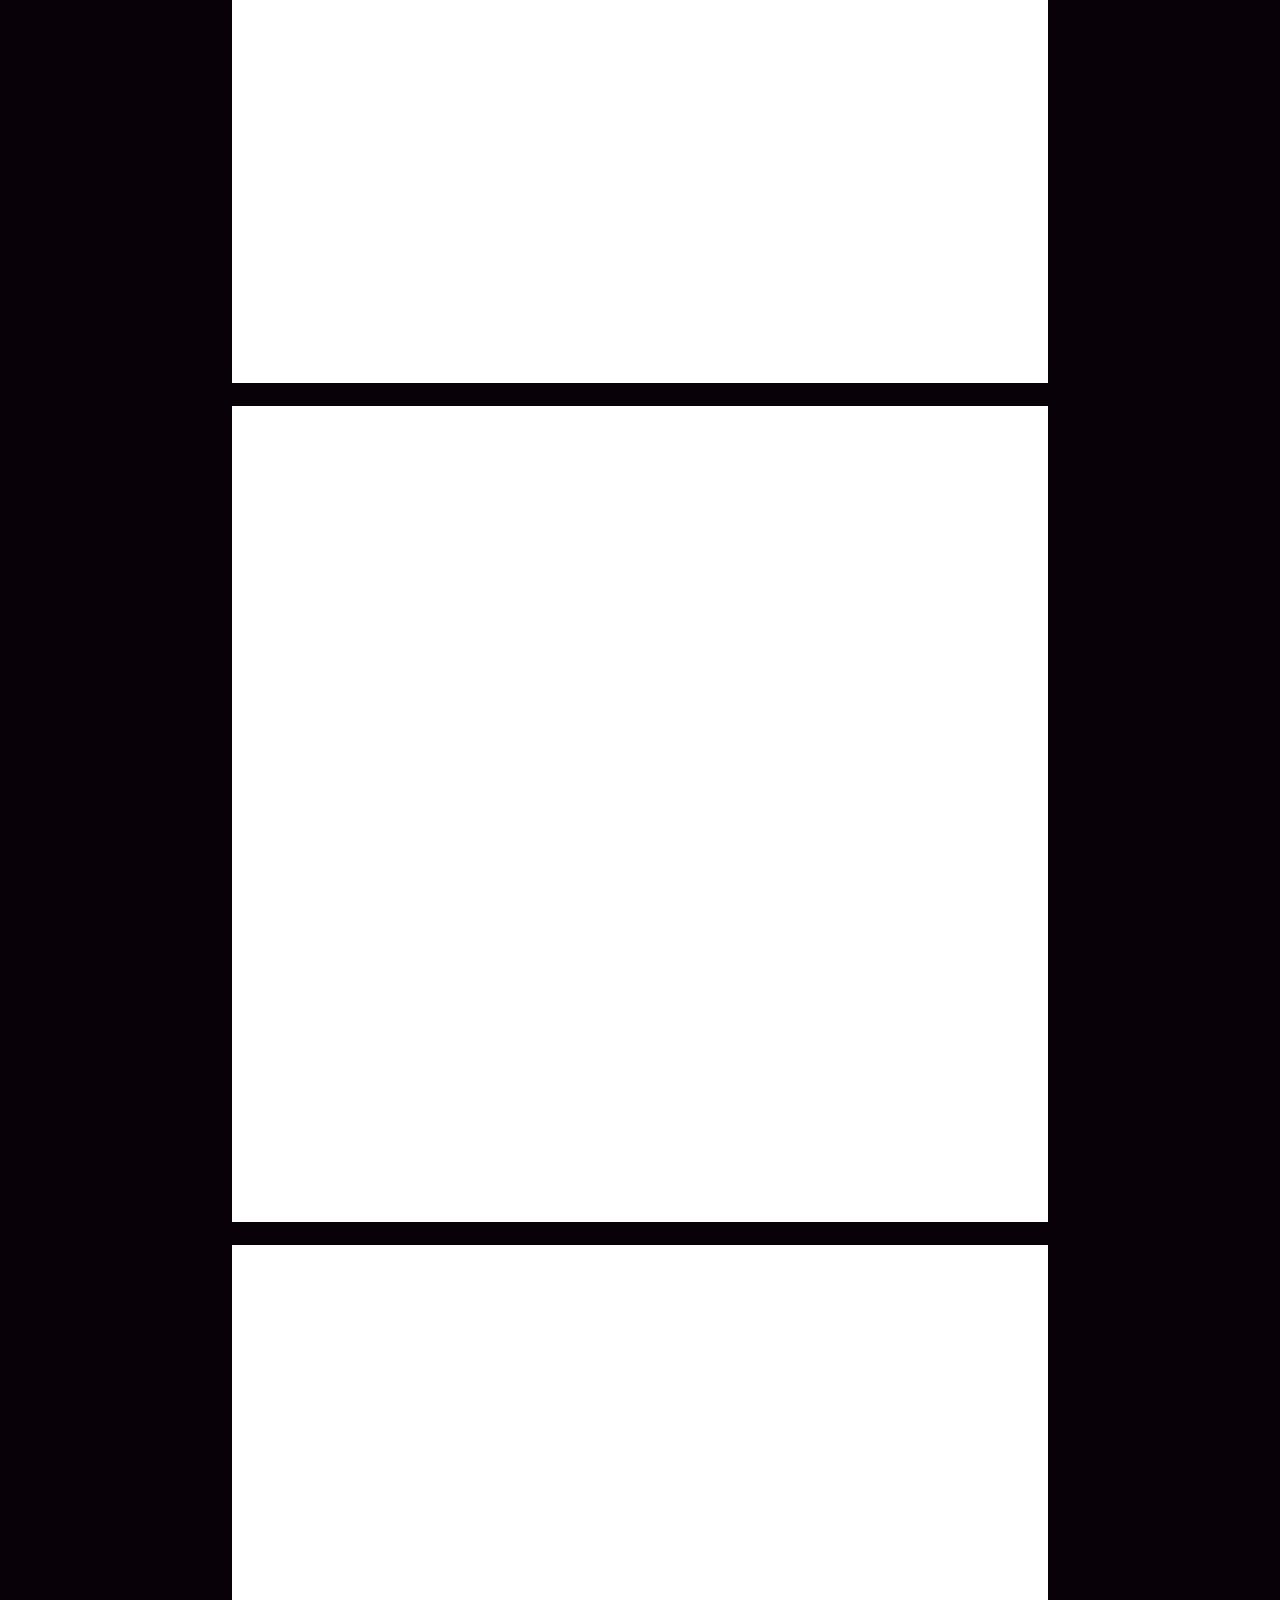
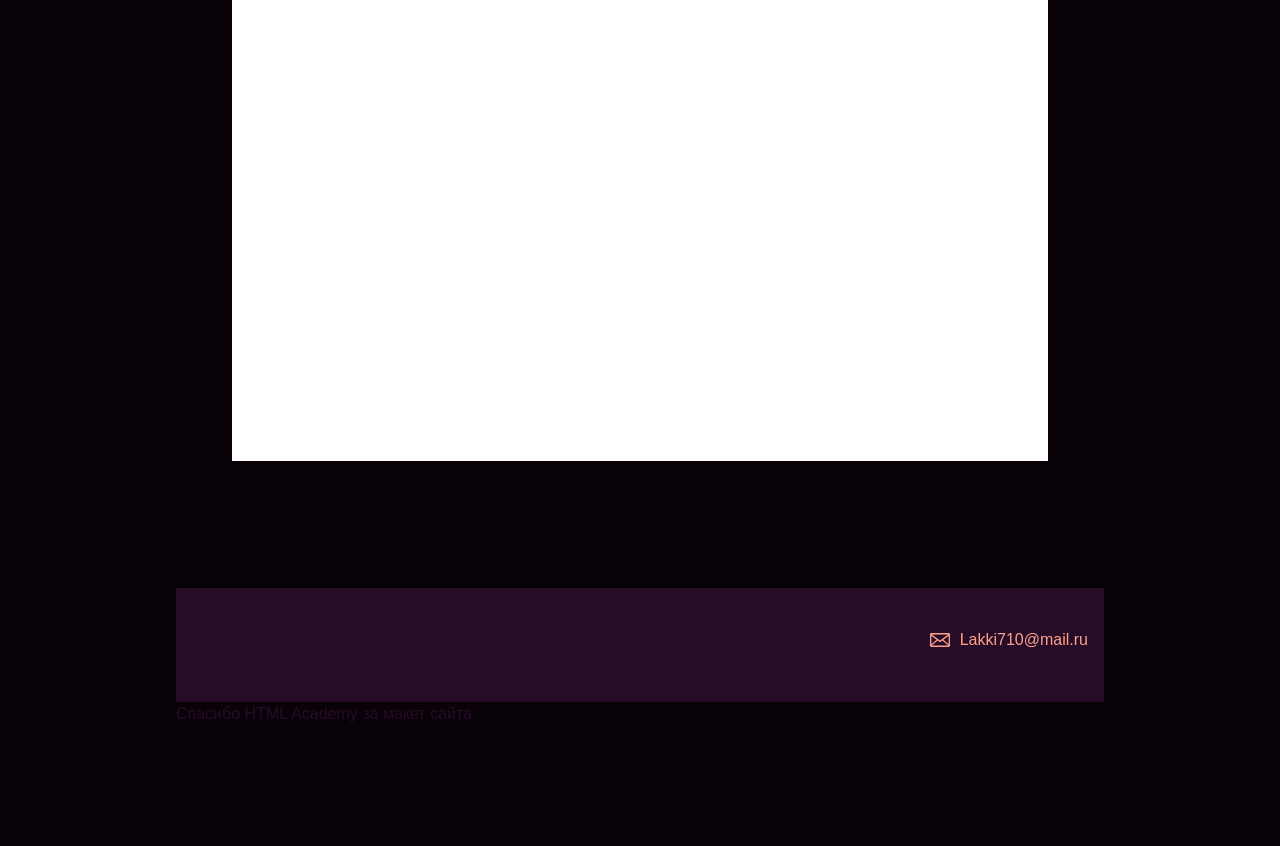
==== commit 426abb2f: "for kwork" ====
--- a/index.html
+++ b/index.html
@@ -7,7 +7,7 @@
     <link rel="preconnect" href="https://fonts.googleapis.com">
     <link rel="preconnect" href="https://fonts.gstatic.com" crossorigin>
     <link href="https://fonts.googleapis.com/css2?family=IBM+Plex+Serif:wght@600&display=swap" rel="stylesheet">
-    <title>Портфолио студента МФ МГТУ</title>
+    <title>Моё портфолио</title>
     <script defer type="text/javascript" src="projects/pribor.js"></script>
     <script defer src="script.js"></script>
   </head>
@@ -16,40 +16,26 @@
     <header class="page-header">
       <div class="container">
         <a href="mailto:Lakki710@mail.ru" class="header-email">Lakki710@mail.ru</a>
-        <a href="tel:+79040384190" class="header-phone">+7 904 038-41-90</a>
+        <!--<a href="tel:+79040384190" class="header-phone">+7 904 038-41-90</a> -->
       </div>
     </header>
 
     <section class="hero-image">
       <div class="container">
         <h1 class="heading">Першина Полина</h1>
-        <p>Студент МФ&nbsp;МГТУ, инженер-программист в&nbsp;&laquo;Гаммамед&raquo;</p>
+        <p>Студент 5 курса МФ&nbsp;МГТУ</p>
       </div>
     </section>
 
     <section class="intro">
       <div class="container">
-        <h2 class="subheading">Давайте познакомимся</h2>
+        <!--<h2 class="subheading">Давайте познакомимся</h2>
         <figure>
           <img src="files/user2.jpg" width="928" alt="Фотография тюленя">
         </figure>
         <h3>Пара слов о себе</h3>
         <p>
-          Недавно я&nbsp;начала работать программистом в&nbsp;небольшой компании. На&nbsp;работе у&nbsp;меня мало коллег, но&nbsp;у&nbsp;меня есть несколько друзей таких&nbsp;же начинающих программистов, как и&nbsp;я. Опираясь на&nbsp;опыт общения со&nbsp;всеми ними, я&nbsp;могу условно выделить два подхода к&nbsp;работе программиста:
-        </p>
-        <ul>
-          <li>стремление сделать что-то хорошее для мира</li>
-          <li>стремление заработать побольше для себя</li>
-        </ul>
-        <p>
-          Обычно они не&nbsp;взаимоисключают друг друга, хотя крайности тоже встречаются. В&nbsp;целом, я&nbsp;очень рада, что работаю в&nbsp;компании, которая пытается сделать лечение тяжёлых болезней более доступным в&nbsp;нашей стране.
-        </p>
-        <h3>Чем могу быть полезен</h3>
-        <p>
-          На&nbsp;работе меня больше всего отмечают за&nbsp;аккуратность, потому что нам часто нужно проводить монотонные эксперименты, а&nbsp;их&nbsp;результаты записывать, не&nbsp;упуская мелких деталей.
-          Когда данные собраны, я&nbsp;принимаю участие в&nbsp;их&nbsp;обработке и&nbsp;анализе, иногда пишу программы для автоматической обработки.
-          Ещё я&nbsp;работаю с&nbsp;Raspberry&nbsp;Pi, перевожу приложения для него. Занимаюсь многим понемногу.
-          Например, последнее из&nbsp;моих дел&nbsp;&mdash; разработка демонстрационного приложения, скоро я&nbsp;буду проводить презентацию новой идеи для будущего медицинского аппарата.
+		Здравствуйте! На этом сайте вы найдёте
         </p>
         <div class="skills">
           <header>
@@ -63,13 +49,13 @@
           <dl class="skills-list"></dl>
         </div>
       </div>
-    </section>
+    </section>-->
 
     <section class="portfolio">
       <div class="container">
         <h2 class="subheading">Мои работы</h2>
-        <h3>Курсовая работа по СПО</h3>
-        <p>Потомки этих графиков сейчас работают на экране возле кафедры.</p>
+        <h3>Графики в реальном времени</h3>
+        <p>Эти графики написаны на SVG, обновление происходит при помощи JS. Сейчас на них каждые 500 мс добавляются сгенерированные рандомно числа. </p>
           <figure>
             <object type="image/svg+xml" data="projects/running_graph.svg" id="str"></object>
 
@@ -80,17 +66,18 @@
           <figure>
               <object type="image/svg+xml" data="projects/pie_chart.svg" id="Pie_chart"></object>
           </figure>
-        <h3>Программа для сложения десятичных чисел на машине Тьюринга </h3>
+        <!--<h3>Программа для сложения десятичных чисел на машине Тьюринга </h3>
         <p>Такого не найти в интернете.</p>
-        <iframe src="projects/turing.txt"></iframe>
+        <iframe src="projects/turing.txt"></iframe>-->
       </div>
      </section>
 
     <footer class="page-footer">
       <div class="container">
         <a href="mailto:Lakki710@mail.ru" class="footer-email">Lakki710@mail.ru</a>
-        <a href="tel:+79040384190" class="footer-phone">+7 904 038-41-90</a>
+        <!--<a href="tel:+79040384190" class="footer-phone">+7 904 038-41-90</a>-->
       </div>
     </footer>
+	<p class="ps">Спасибо HTML Academy за макет сайта</p>
   </body>
 </html>
--- a/style.css
+++ b/style.css
@@ -232,7 +232,18 @@
   font-size: 16px;
 }
 
-
+.skills button:hover{
+  background-color: #902892;
+  cursor: pointer;
+}
+
+.skills button:active{
+  background-color: #b233b4;
+}
+
+.ps{
+	color: #260c26;
+}
 
 
 @media screen and (max-width: 710px) {
@@ -253,7 +264,7 @@
     flex-direction: column;
     margin-bottom:20px;
   }
-  .skills header div button, span{
+  .skills header button, span{
     max-width: 150px;
     margin-bottom:12px;
   }
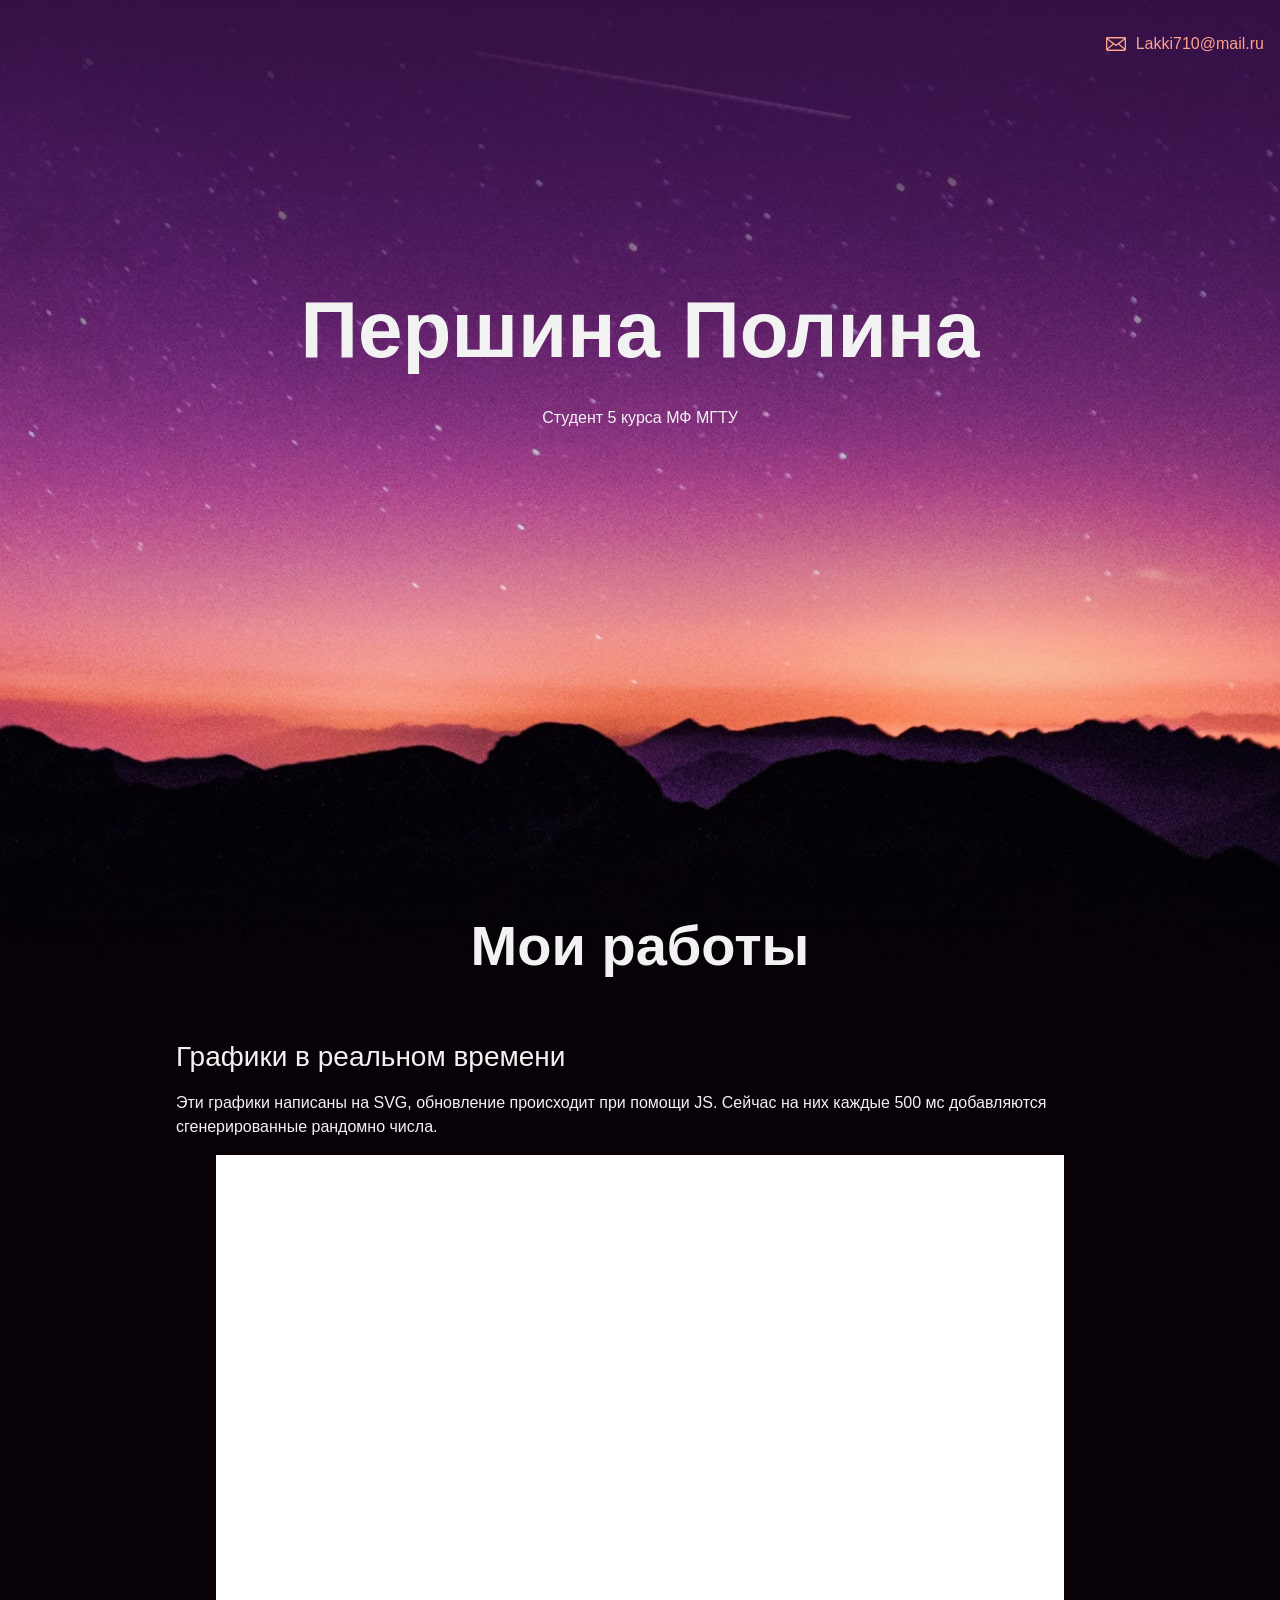
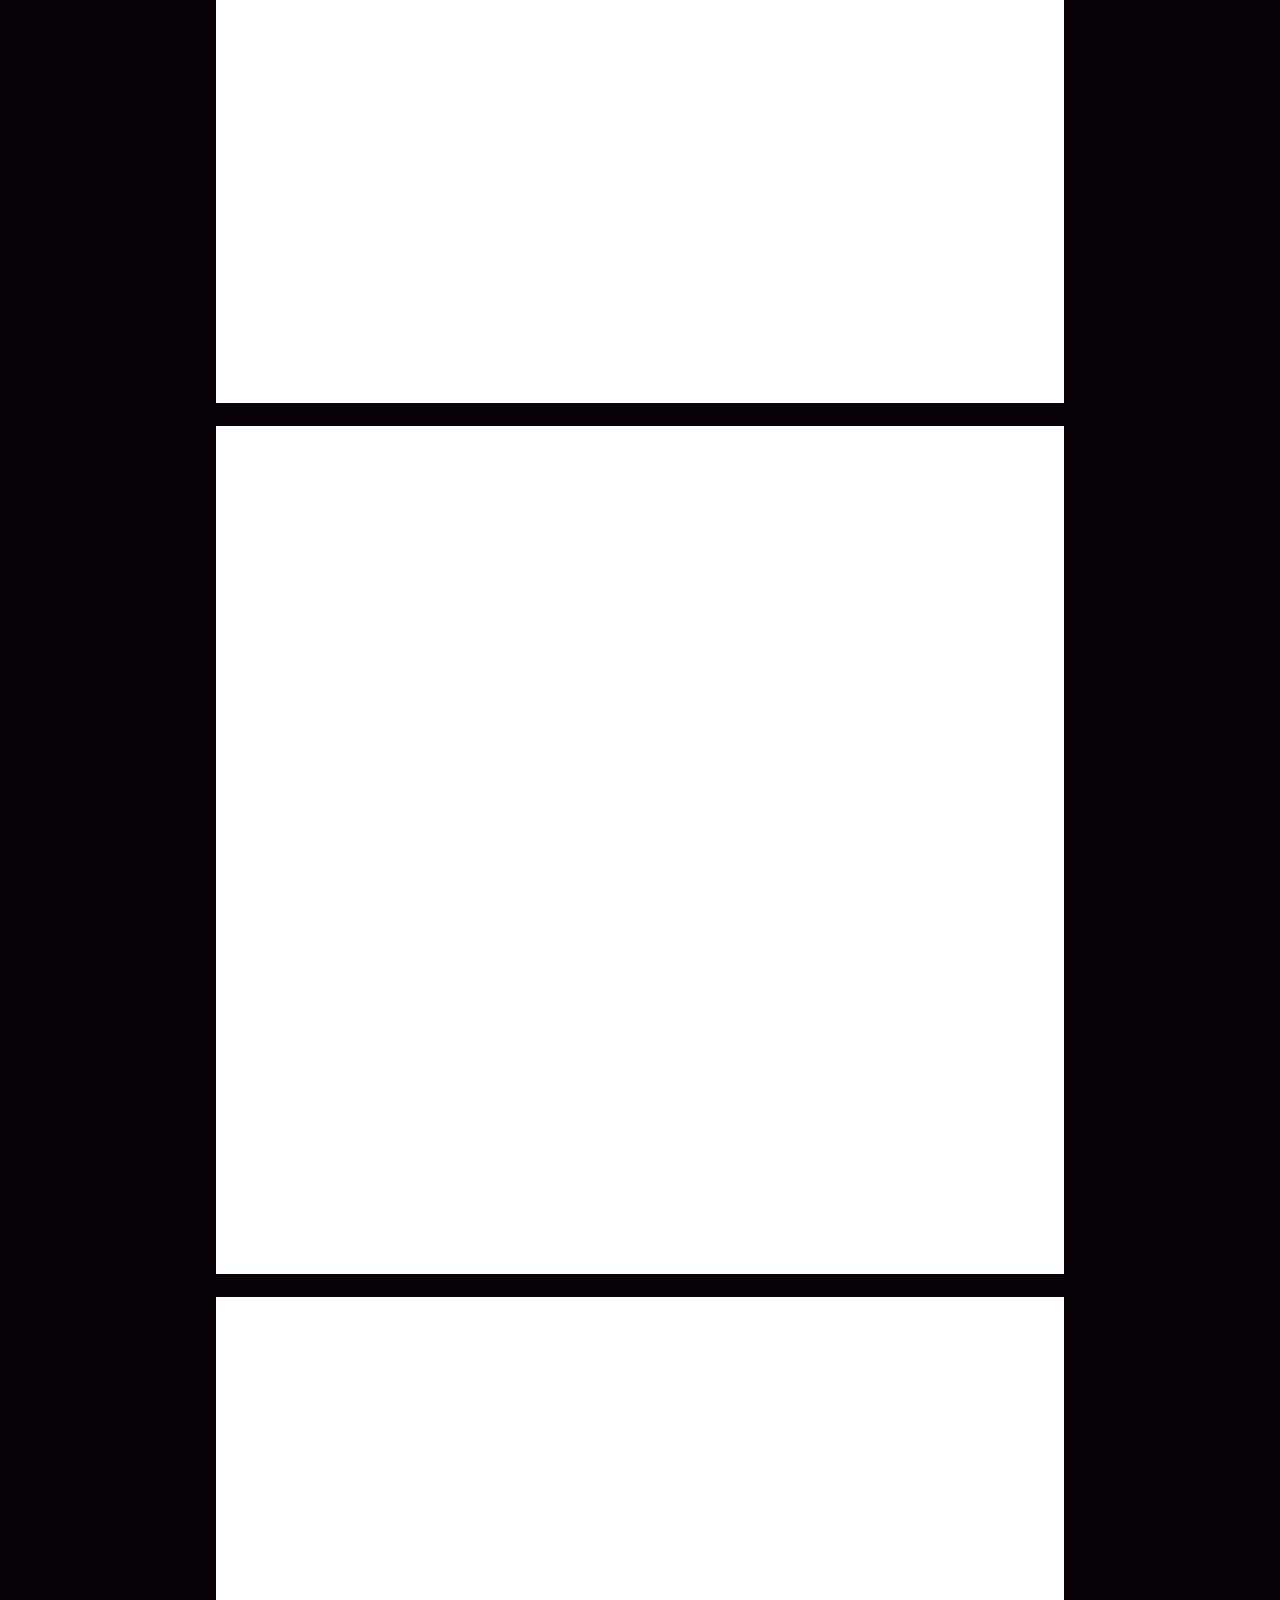
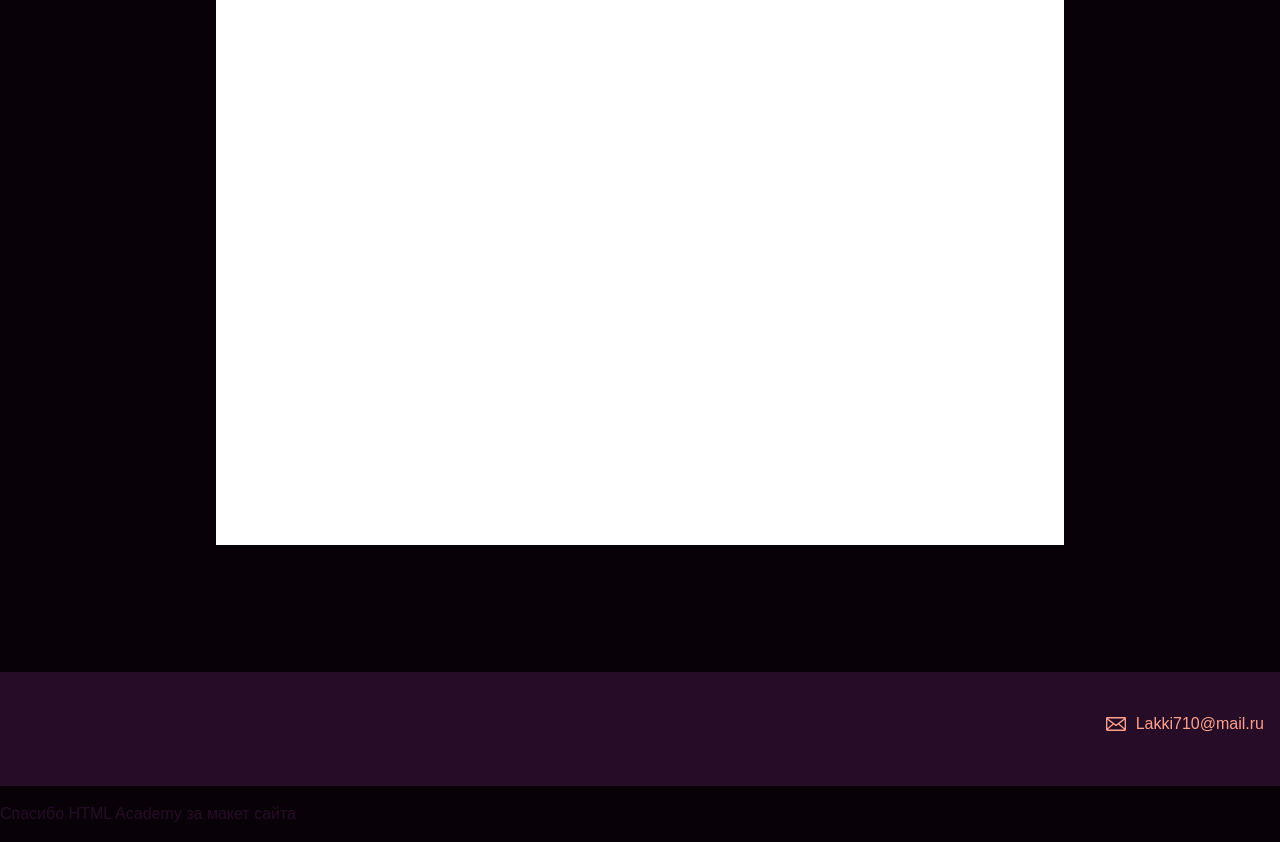
==== commit 2c55a84c: "mb" ====
--- a/index.html
+++ b/index.html
@@ -27,9 +27,9 @@
       </div>
     </section>
 
-    <section class="intro">
+    <!--<section class="intro">
       <div class="container">
-        <!--<h2 class="subheading">Давайте познакомимся</h2>
+        <h2 class="subheading">Давайте познакомимся</h2>
         <figure>
           <img src="files/user2.jpg" width="928" alt="Фотография тюленя">
         </figure>
